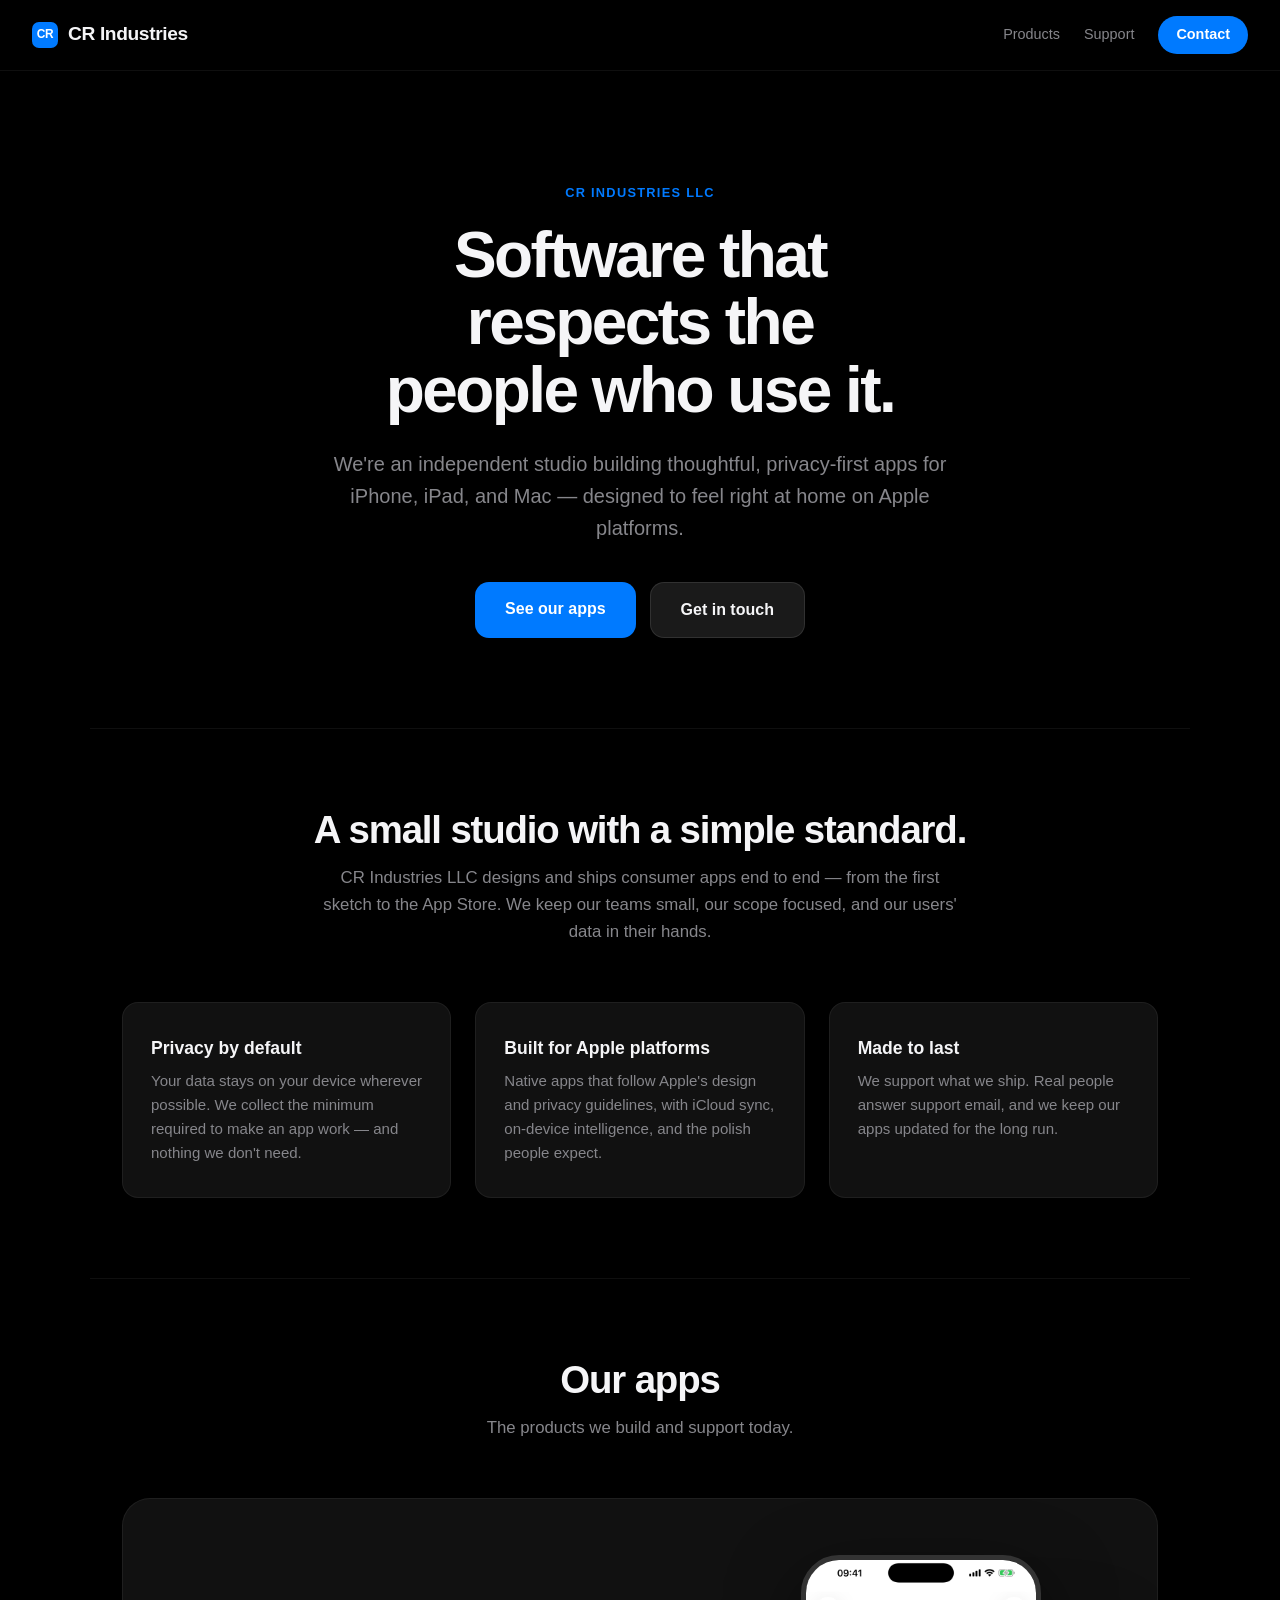
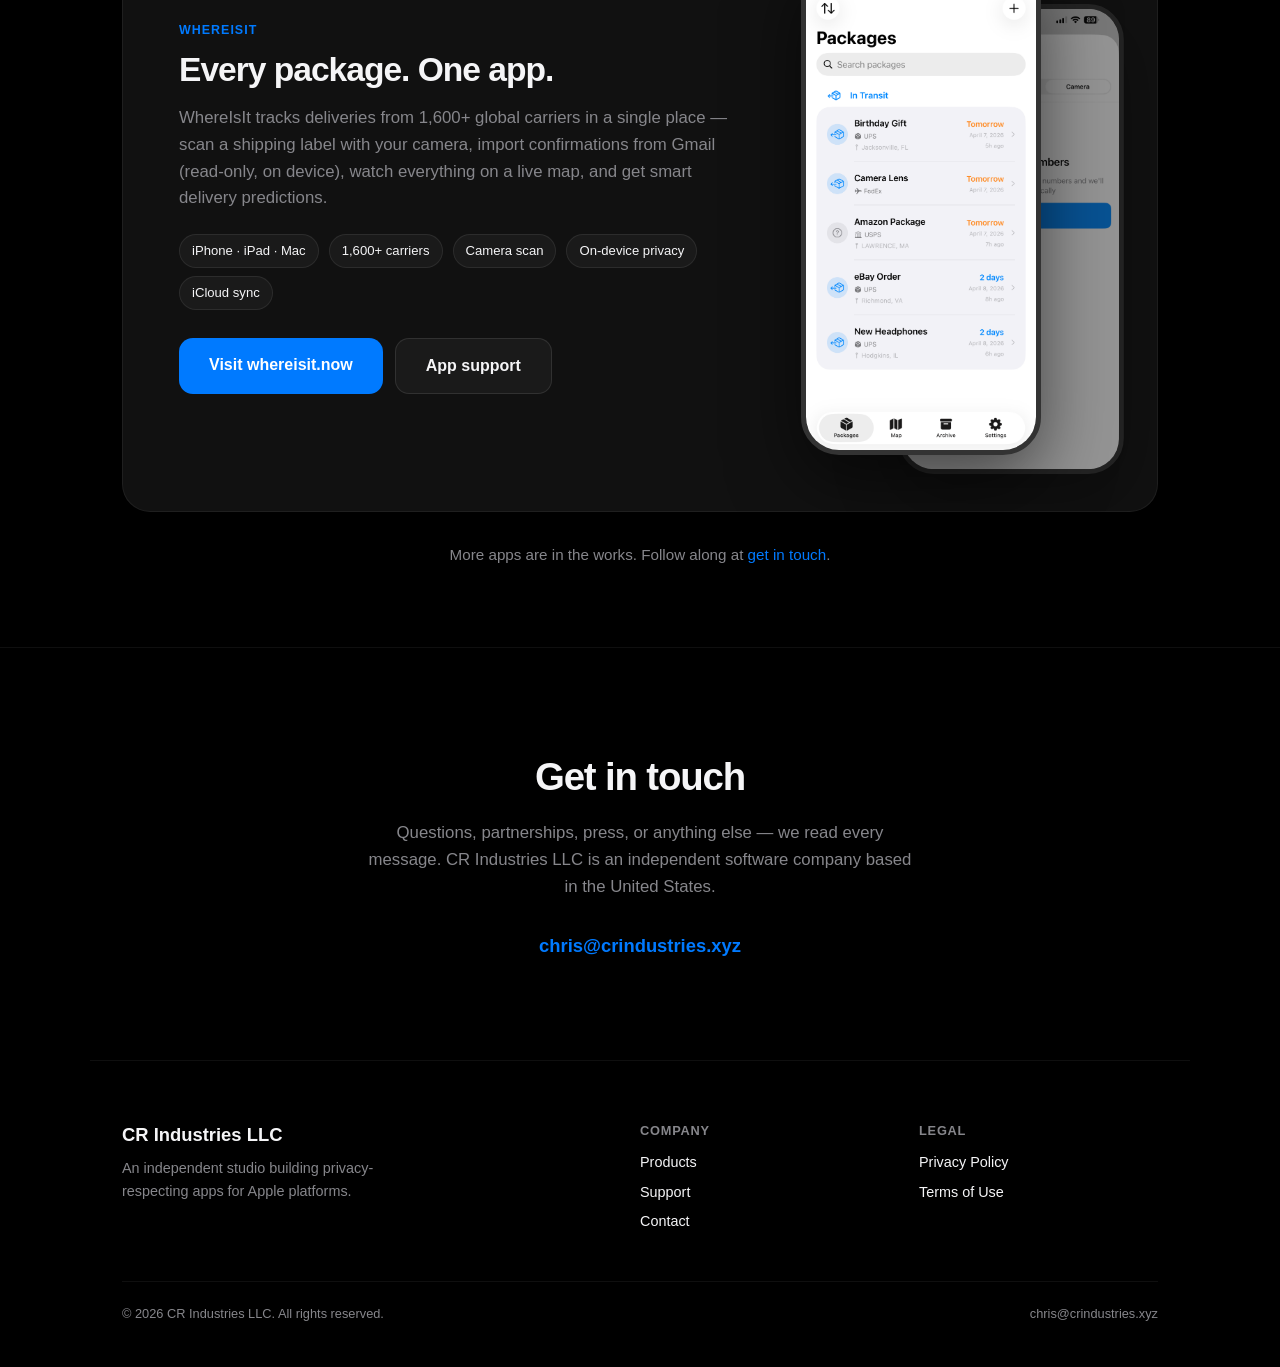
==== index.html @ 92d03f16 "Initial CR Industries LLC company website Static site for Apple Developer organization enrollment: c" ====
<!DOCTYPE html>
<html lang="en">
<head>
    <meta charset="UTF-8">
    <meta name="viewport" content="width=device-width, initial-scale=1.0">
    <title>CR Industries LLC — Independent app studio for Apple platforms</title>
    <meta name="description" content="CR Industries LLC is an independent software studio building thoughtful, privacy-respecting apps for iPhone, iPad, and Mac. Makers of WhereIsIt package tracking.">
    <link rel="stylesheet" href="styles.css">
    <link rel="icon" type="image/svg+xml" href="assets/favicon.svg">
    <link rel="canonical" href="https://crindustries.xyz/">
    <meta property="og:type" content="website">
    <meta property="og:title" content="CR Industries LLC">
    <meta property="og:description" content="An independent software studio building privacy-respecting apps for Apple platforms. Makers of WhereIsIt.">
    <meta property="og:url" content="https://crindustries.xyz/">
</head>
<body>

    <nav>
        <a href="index.html" class="nav-logo"><span class="mark">CR</span> CR Industries</a>
        <div class="nav-right">
            <a href="index.html#products">Products</a>
            <a href="support.html">Support</a>
            <a href="index.html#contact" class="nav-cta">Contact</a>
        </div>
    </nav>

    <!-- Hero -->
    <header class="hero">
        <span class="eyebrow">CR Industries LLC</span>
        <h1>Software that respects the people who use it.</h1>
        <p class="lede">We're an independent studio building thoughtful, privacy-first apps for iPhone, iPad, and Mac — designed to feel right at home on Apple platforms.</p>
        <div class="hero-actions">
            <a href="index.html#products" class="btn-primary">See our apps</a>
            <a href="index.html#contact" class="btn-secondary">Get in touch</a>
        </div>
    </header>

    <!-- About / values -->
    <section class="section divider" id="about">
        <div class="section-head">
            <h2>A small studio with a simple standard.</h2>
            <p>CR Industries LLC designs and ships consumer apps end to end — from the first sketch to the App Store. We keep our teams small, our scope focused, and our users' data in their hands.</p>
        </div>
        <div class="values">
            <div class="value">
                <h3>Privacy by default</h3>
                <p>Your data stays on your device wherever possible. We collect the minimum required to make an app work — and nothing we don't need.</p>
            </div>
            <div class="value">
                <h3>Built for Apple platforms</h3>
                <p>Native apps that follow Apple's design and privacy guidelines, with iCloud sync, on-device intelligence, and the polish people expect.</p>
            </div>
            <div class="value">
                <h3>Made to last</h3>
                <p>We support what we ship. Real people answer support email, and we keep our apps updated for the long run.</p>
            </div>
        </div>
    </section>

    <!-- Products -->
    <section class="section divider" id="products">
        <div class="section-head">
            <h2>Our apps</h2>
            <p>The products we build and support today.</p>
        </div>

        <article class="product">
            <div class="product-text">
                <span class="product-badge">WhereIsIt</span>
                <h3>Every package. One app.</h3>
                <p>WhereIsIt tracks deliveries from 1,600+ global carriers in a single place — scan a shipping label with your camera, import confirmations from Gmail (read-only, on device), watch everything on a live map, and get smart delivery predictions.</p>
                <ul class="product-meta">
                    <li>iPhone · iPad · Mac</li>
                    <li>1,600+ carriers</li>
                    <li>Camera scan</li>
                    <li>On-device privacy</li>
                    <li>iCloud sync</li>
                </ul>
                <div class="product-actions">
                    <a href="https://whereisit.now" class="btn-primary" rel="noopener">Visit whereisit.now</a>
                    <a href="https://whereisit.now/support.html" class="btn-secondary" rel="noopener">App support</a>
                </div>
            </div>
            <div class="product-visual">
                <div class="phone-frame">
                    <img src="assets/whereisit-list.png" alt="WhereIsIt package list on iPhone" loading="lazy">
                </div>
                <div class="phone-frame phone-behind">
                    <img src="assets/whereisit-scan.png" alt="WhereIsIt camera scanning a shipping label" loading="lazy">
                </div>
            </div>
        </article>

        <p class="more-products">More apps are in the works. Follow along at <a href="index.html#contact" style="color:var(--accent);text-decoration:none;">get in touch</a>.</p>
    </section>

    <!-- Contact -->
    <section class="contact-band divider" id="contact">
        <h2>Get in touch</h2>
        <p>Questions, partnerships, press, or anything else — we read every message. CR Industries LLC is an independent software company based in the United States.</p>
        <a href="mailto:chris@crindustries.xyz" class="contact-email">chris@crindustries.xyz</a>
    </section>

    <!-- Footer -->
    <footer>
        <div class="footer-grid">
            <div class="footer-col">
                <div class="footer-logo">CR Industries LLC</div>
                <p class="footer-tagline">An independent studio building privacy-respecting apps for Apple platforms.</p>
            </div>
            <div class="footer-col">
                <h4>Company</h4>
                <a href="index.html#products">Products</a>
                <a href="support.html">Support</a>
                <a href="index.html#contact">Contact</a>
            </div>
            <div class="footer-col">
                <h4>Legal</h4>
                <a href="privacy.html">Privacy Policy</a>
                <a href="terms.html">Terms of Use</a>
            </div>
        </div>
        <div class="footer-bottom">
            <p>&copy; 2026 CR Industries LLC. All rights reserved.</p>
            <p><a href="mailto:chris@crindustries.xyz" style="color:var(--text-secondary);text-decoration:none;">chris@crindustries.xyz</a></p>
        </div>
    </footer>

</body>
</html>
---- styles.css ----
/* CR Industries LLC — crindustries.xyz
   Shares the WhereIsIt design language (same company). */

* { margin: 0; padding: 0; box-sizing: border-box; }

:root {
    --bg: #000;
    --surface: #111;
    --surface-2: #1a1a1a;
    --text: #f5f5f7;
    --text-secondary: #86868b;
    --accent: #007AFF;
    --radius: 16px;
    --maxw: 1100px;
}

html { scroll-behavior: smooth; }

body {
    font-family: -apple-system, BlinkMacSystemFont, 'SF Pro Display', 'Helvetica Neue', sans-serif;
    background: var(--bg);
    color: var(--text);
    line-height: 1.5;
    -webkit-font-smoothing: antialiased;
    text-rendering: optimizeLegibility;
}

a { color: inherit; }

/* ---------- Nav ---------- */
nav {
    position: fixed;
    top: 0; left: 0; right: 0;
    z-index: 100;
    display: flex;
    justify-content: space-between;
    align-items: center;
    padding: 16px 32px;
    background: rgba(0, 0, 0, 0.7);
    backdrop-filter: saturate(180%) blur(20px);
    -webkit-backdrop-filter: saturate(180%) blur(20px);
    border-bottom: 1px solid rgba(255, 255, 255, 0.06);
}

.nav-logo {
    display: flex;
    align-items: center;
    gap: 10px;
    font-size: 1.2em;
    font-weight: 700;
    color: var(--text);
    text-decoration: none;
    letter-spacing: -0.02em;
}

.nav-logo .mark {
    width: 26px; height: 26px;
    border-radius: 7px;
    background: var(--accent);
    color: #fff;
    display: grid;
    place-items: center;
    font-size: 0.62em;
    font-weight: 800;
    letter-spacing: -0.03em;
}

.nav-right {
    display: flex;
    gap: 24px;
    align-items: center;
}

.nav-right a {
    color: var(--text-secondary);
    text-decoration: none;
    font-size: 0.9em;
    font-weight: 500;
    transition: color 0.2s;
}

.nav-right a:hover { color: var(--text); }

.nav-cta {
    background: var(--accent) !important;
    color: #fff !important;
    padding: 8px 18px;
    border-radius: 20px;
    font-weight: 600 !important;
}

/* ---------- Buttons ---------- */
.btn-primary,
.btn-secondary {
    display: inline-block;
    padding: 15px 30px;
    text-decoration: none;
    border-radius: 14px;
    font-size: 1em;
    font-weight: 600;
    transition: opacity 0.2s, background 0.2s;
}

.btn-primary { background: var(--accent); color: #fff; }
.btn-primary:hover { opacity: 0.85; }

.btn-secondary {
    background: var(--surface-2);
    color: var(--text);
    border: 1px solid rgba(255, 255, 255, 0.1);
}
.btn-secondary:hover { background: #242424; }

/* ---------- Hero ---------- */
.hero {
    max-width: var(--maxw);
    margin: 0 auto;
    padding: 180px 32px 90px;
    text-align: center;
}

.eyebrow {
    display: inline-block;
    font-size: 0.8em;
    font-weight: 600;
    color: var(--accent);
    text-transform: uppercase;
    letter-spacing: 0.1em;
    margin-bottom: 20px;
}

.hero h1 {
    font-size: 4em;
    font-weight: 700;
    line-height: 1.05;
    letter-spacing: -0.04em;
    max-width: 15ch;
    margin: 0 auto;
}

.hero .lede {
    font-size: 1.25em;
    color: var(--text-secondary);
    margin: 24px auto 0;
    max-width: 620px;
    line-height: 1.6;
}

.hero-actions {
    margin-top: 38px;
    display: flex;
    gap: 14px;
    justify-content: center;
    flex-wrap: wrap;
}

/* ---------- Generic section ---------- */
.section {
    max-width: var(--maxw);
    margin: 0 auto;
    padding: 80px 32px;
}

.section-head {
    text-align: center;
    margin-bottom: 56px;
}

.section-head h2 {
    font-size: 2.4em;
    font-weight: 700;
    letter-spacing: -0.03em;
    line-height: 1.1;
}

.section-head p {
    color: var(--text-secondary);
    margin-top: 14px;
    font-size: 1.05em;
    max-width: 640px;
    margin-left: auto;
    margin-right: auto;
    line-height: 1.6;
}

.divider { border-top: 1px solid rgba(255, 255, 255, 0.06); }

/* ---------- About / values grid ---------- */
.values {
    display: grid;
    grid-template-columns: repeat(3, 1fr);
    gap: 24px;
}

.value {
    background: var(--surface);
    border: 1px solid rgba(255, 255, 255, 0.06);
    border-radius: var(--radius);
    padding: 32px 28px;
}

.value h3 {
    font-size: 1.1em;
    font-weight: 650;
    margin-bottom: 8px;
}

.value p {
    font-size: 0.94em;
    color: var(--text-secondary);
    line-height: 1.6;
}

/* ---------- Product showcase ---------- */
.product {
    display: flex;
    align-items: center;
    gap: 72px;
    background: var(--surface);
    border: 1px solid rgba(255, 255, 255, 0.06);
    border-radius: 28px;
    padding: 56px;
}

.product-text { flex: 1; }

.product-badge {
    display: inline-block;
    font-size: 0.78em;
    font-weight: 600;
    color: var(--accent);
    text-transform: uppercase;
    letter-spacing: 0.08em;
    margin-bottom: 12px;
}

.product-text h3 {
    font-size: 2.1em;
    font-weight: 700;
    letter-spacing: -0.03em;
    line-height: 1.1;
}

.product-text p {
    color: var(--text-secondary);
    margin-top: 16px;
    font-size: 1.05em;
    line-height: 1.6;
}

.product-meta {
    list-style: none;
    margin: 22px 0 28px;
    display: flex;
    flex-wrap: wrap;
    gap: 8px 10px;
}

.product-meta li {
    font-size: 0.82em;
    color: var(--text);
    background: var(--surface-2);
    border: 1px solid rgba(255, 255, 255, 0.08);
    padding: 6px 12px;
    border-radius: 20px;
}

.product-actions { display: flex; gap: 12px; flex-wrap: wrap; }

.product-visual {
    flex: 0 0 auto;
    position: relative;
    width: 300px;
    height: 500px;
}

.phone-frame {
    width: 240px;
    height: 500px;
    background: #000;
    border-radius: 38px;
    border: 5px solid #333;
    overflow: hidden;
    position: relative;
    box-shadow: 0 24px 70px rgba(0, 0, 0, 0.55);
}

.phone-frame img { width: 100%; height: 100%; object-fit: cover; display: block; }

.product-visual .phone-frame:first-child { position: absolute; left: 0; top: 0; z-index: 2; }
.product-visual .phone-behind {
    position: absolute;
    left: 90px; top: 34px;
    z-index: 1;
    opacity: 0.55;
    transform: scale(0.94);
}

.more-products {
    text-align: center;
    color: var(--text-secondary);
    margin-top: 32px;
    font-size: 0.95em;
}

/* ---------- Contact ---------- */
.contact-band {
    text-align: center;
    padding: 100px 32px;
}

.contact-band h2 {
    font-size: 2.4em;
    font-weight: 700;
    letter-spacing: -0.03em;
}

.contact-band p {
    color: var(--text-secondary);
    margin: 14px auto 32px;
    max-width: 560px;
    font-size: 1.05em;
    line-height: 1.6;
}

.contact-email {
    font-size: 1.15em;
    font-weight: 600;
    color: var(--accent);
    text-decoration: none;
}
.contact-email:hover { text-decoration: underline; }

/* ---------- Footer ---------- */
footer {
    border-top: 1px solid rgba(255, 255, 255, 0.06);
    padding: 60px 32px 44px;
    max-width: var(--maxw);
    margin: 0 auto;
}

.footer-grid {
    display: grid;
    grid-template-columns: 2fr 1fr 1fr;
    gap: 40px;
    margin-bottom: 40px;
}

.footer-logo {
    font-size: 1.15em;
    font-weight: 700;
    margin-bottom: 8px;
}

.footer-tagline {
    color: var(--text-secondary);
    font-size: 0.9em;
    max-width: 34ch;
    line-height: 1.6;
}

.footer-col h4 {
    font-size: 0.8em;
    text-transform: uppercase;
    letter-spacing: 0.06em;
    color: var(--text-secondary);
    margin-bottom: 12px;
}

.footer-col a {
    display: block;
    color: var(--text);
    text-decoration: none;
    font-size: 0.9em;
    margin-bottom: 8px;
    transition: color 0.2s;
}
.footer-col a:hover { color: var(--accent); }

.footer-bottom {
    border-top: 1px solid rgba(255, 255, 255, 0.06);
    padding-top: 22px;
    display: flex;
    justify-content: space-between;
    flex-wrap: wrap;
    gap: 8px;
}

.footer-bottom p { font-size: 0.8em; color: var(--text-secondary); }

/* ---------- Legal / long-form ---------- */
.legal {
    max-width: 720px;
    margin: 0 auto;
    padding: 140px 24px 100px;
}

.legal h1 {
    font-size: 2.2em;
    font-weight: 700;
    letter-spacing: -0.03em;
}

.legal .updated {
    color: var(--text-secondary);
    font-style: italic;
    margin-bottom: 40px;
    font-size: 0.9em;
}

.legal h2 {
    font-size: 1.2em;
    font-weight: 650;
    margin-top: 38px;
    margin-bottom: 10px;
    letter-spacing: -0.01em;
    color: var(--text);
}

.legal p, .legal li {
    color: var(--text-secondary);
    margin-bottom: 12px;
    font-size: 0.96em;
    line-height: 1.75;
}

.legal ul { padding-left: 24px; }

.legal a { color: var(--accent); text-decoration: none; }
.legal a:hover { text-decoration: underline; }

/* ---------- Support ---------- */
.support {
    max-width: 720px;
    margin: 0 auto;
    padding: 140px 24px 100px;
}

.support h1 {
    font-size: 2.2em;
    font-weight: 700;
    letter-spacing: -0.03em;
    text-align: center;
}

.support-sub {
    text-align: center;
    color: var(--text-secondary);
    margin-top: 10px;
    margin-bottom: 44px;
    font-size: 1.05em;
}

.support-card {
    background: var(--surface);
    border: 1px solid rgba(255, 255, 255, 0.06);
    border-radius: 16px;
    padding: 28px 32px;
    margin-bottom: 16px;
}

.support-card h3 {
    font-size: 1.05em;
    font-weight: 650;
    margin-bottom: 8px;
    color: var(--text);
}

.support-card p {
    color: var(--text-secondary);
    font-size: 0.94em;
    line-height: 1.65;
    margin-bottom: 6px;
}

.support-card a { color: var(--accent); text-decoration: none; }
.support-card a:hover { text-decoration: underline; }

/* ---------- 404 ---------- */
.notfound {
    min-height: 70vh;
    display: flex;
    flex-direction: column;
    align-items: center;
    justify-content: center;
    text-align: center;
    padding: 140px 24px 80px;
}
.notfound h1 { font-size: 4em; font-weight: 700; letter-spacing: -0.04em; }
.notfound p { color: var(--text-secondary); margin: 12px 0 28px; font-size: 1.1em; }

/* ---------- Responsive ---------- */
@media (max-width: 900px) {
    .hero { padding-top: 140px; }
    .hero h1 { font-size: 2.8em; }
    .values { grid-template-columns: 1fr; }
    .product {
        flex-direction: column;
        text-align: center;
        padding: 40px 28px;
        gap: 44px;
    }
    .product-meta { justify-content: center; }
    .product-actions { justify-content: center; }
    .product-visual { width: 280px; height: 460px; }
    .phone-frame { width: 210px; height: 440px; }
    .footer-grid { grid-template-columns: 1fr; }
}

@media (max-width: 600px) {
    nav { padding: 14px 20px; }
    .hero h1 { font-size: 2.2em; }
    .section-head h2, .contact-band h2 { font-size: 1.9em; }
    .hero, .section, .contact-band { padding-left: 20px; padding-right: 20px; }
    .product-visual .phone-behind { display: none; }
    .product-visual { width: 210px; }
}
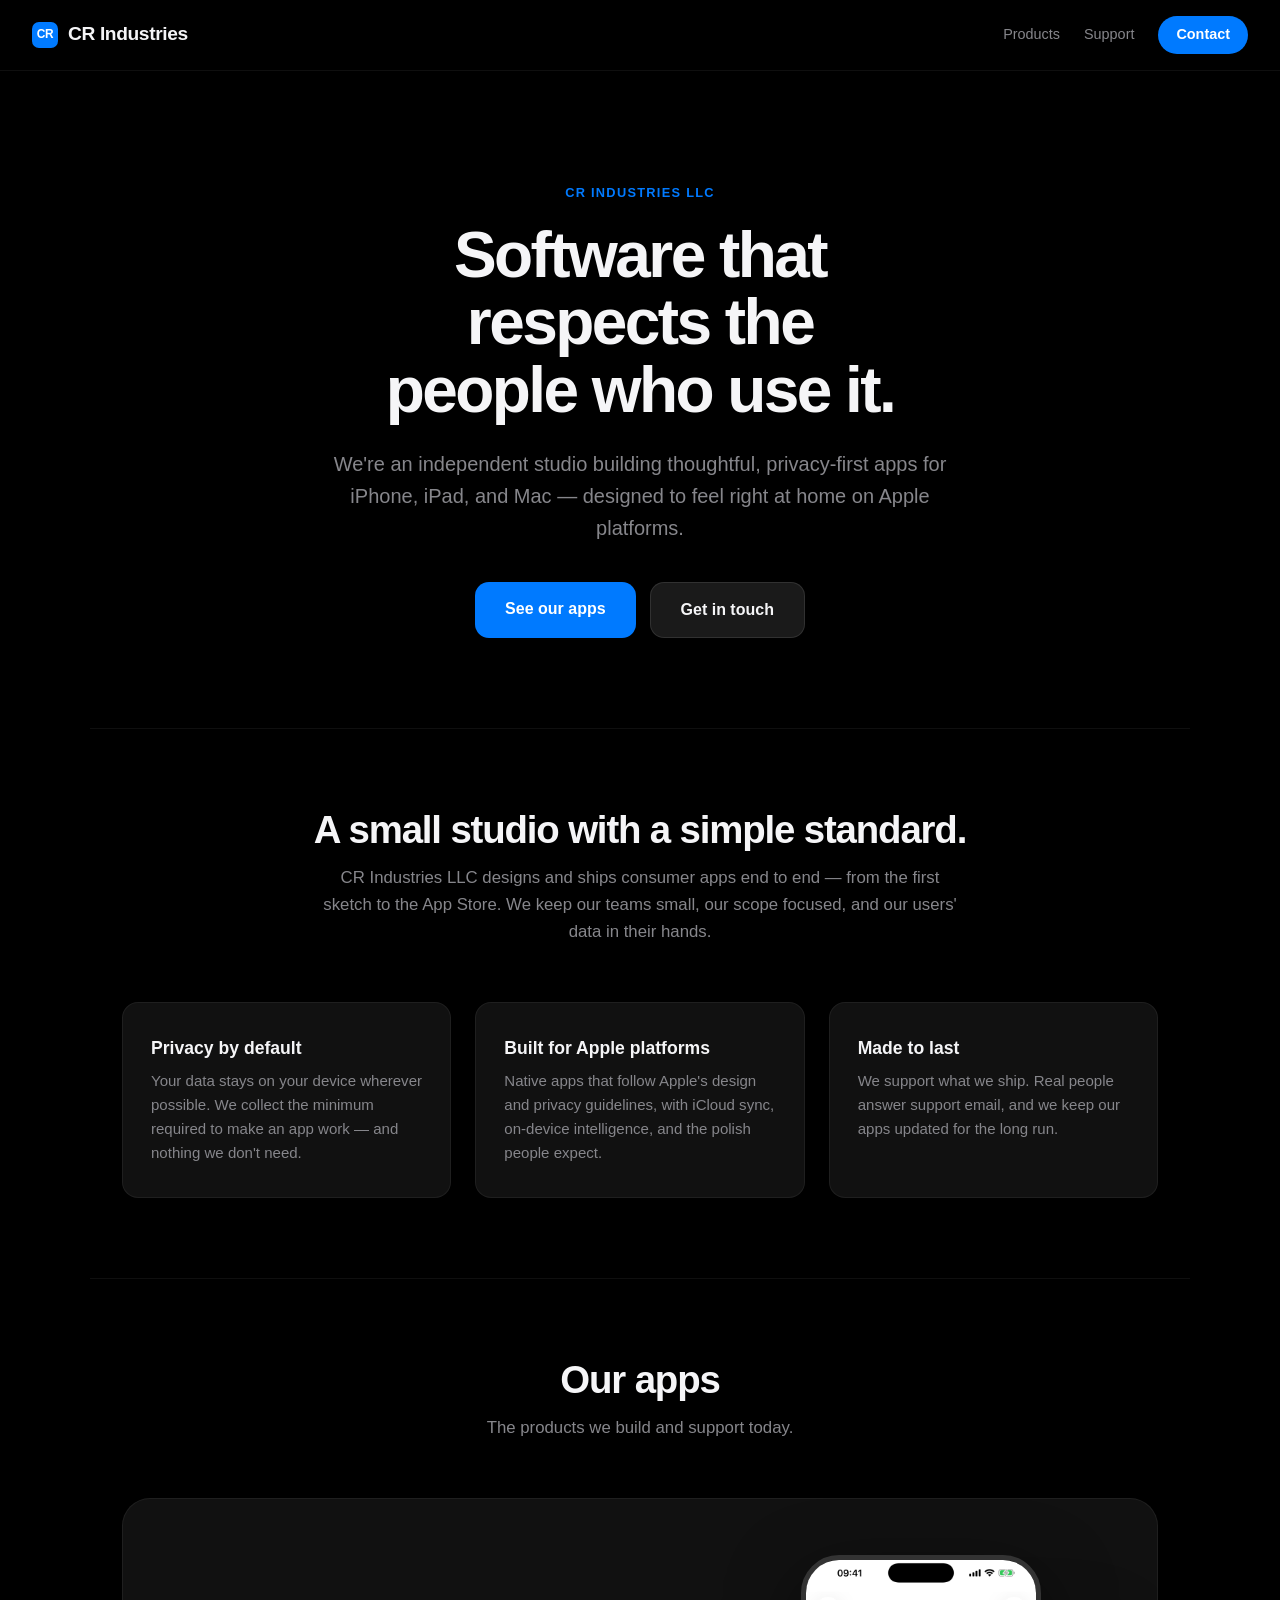
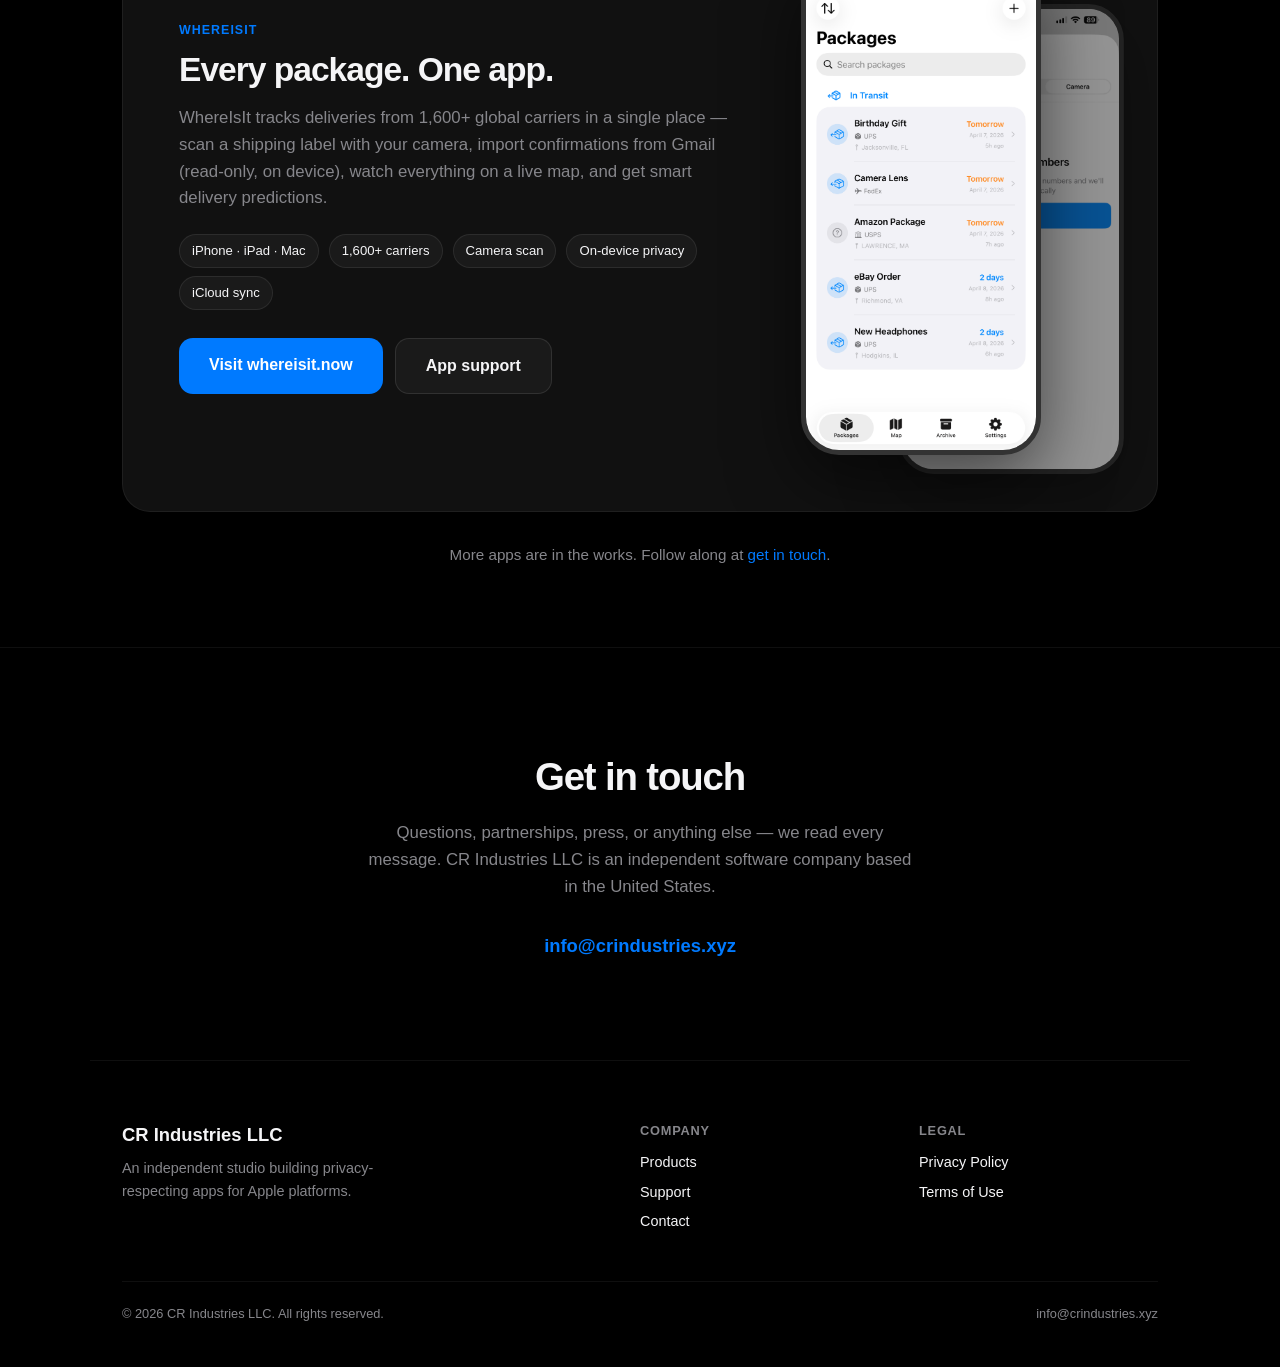
==== commit 7d4d140f: "Change site contact email to info@crindustries.xyz Co-Authored-By: Claude Opus 4.8 (1M context) <nor" ====
--- a/index.html
+++ b/index.html
@@ -98,7 +98,7 @@
     <section class="contact-band divider" id="contact">
         <h2>Get in touch</h2>
         <p>Questions, partnerships, press, or anything else — we read every message. CR Industries LLC is an independent software company based in the United States.</p>
-        <a href="mailto:chris@crindustries.xyz" class="contact-email">chris@crindustries.xyz</a>
+        <a href="mailto:info@crindustries.xyz" class="contact-email">info@crindustries.xyz</a>
     </section>
 
     <!-- Footer -->
@@ -122,7 +122,7 @@
         </div>
         <div class="footer-bottom">
             <p>&copy; 2026 CR Industries LLC. All rights reserved.</p>
-            <p><a href="mailto:chris@crindustries.xyz" style="color:var(--text-secondary);text-decoration:none;">chris@crindustries.xyz</a></p>
+            <p><a href="mailto:info@crindustries.xyz" style="color:var(--text-secondary);text-decoration:none;">info@crindustries.xyz</a></p>
         </div>
     </footer>
 
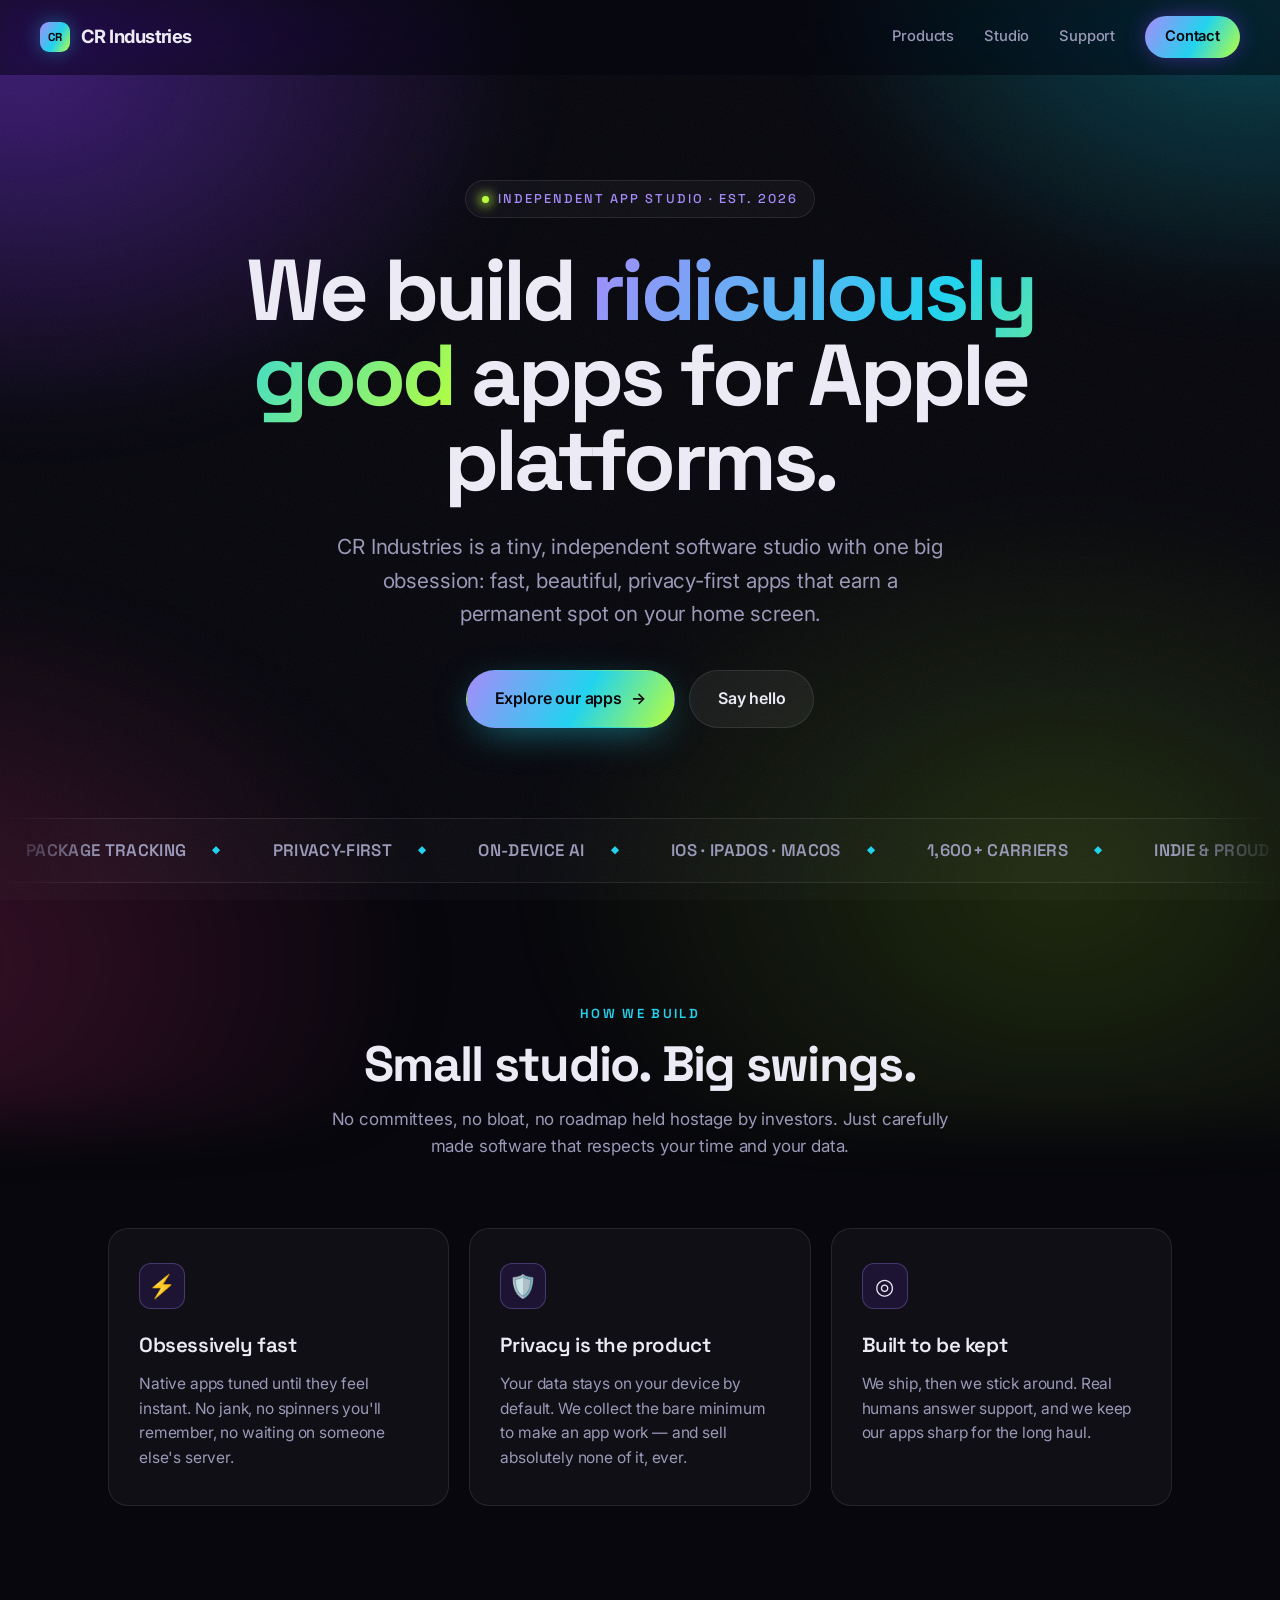
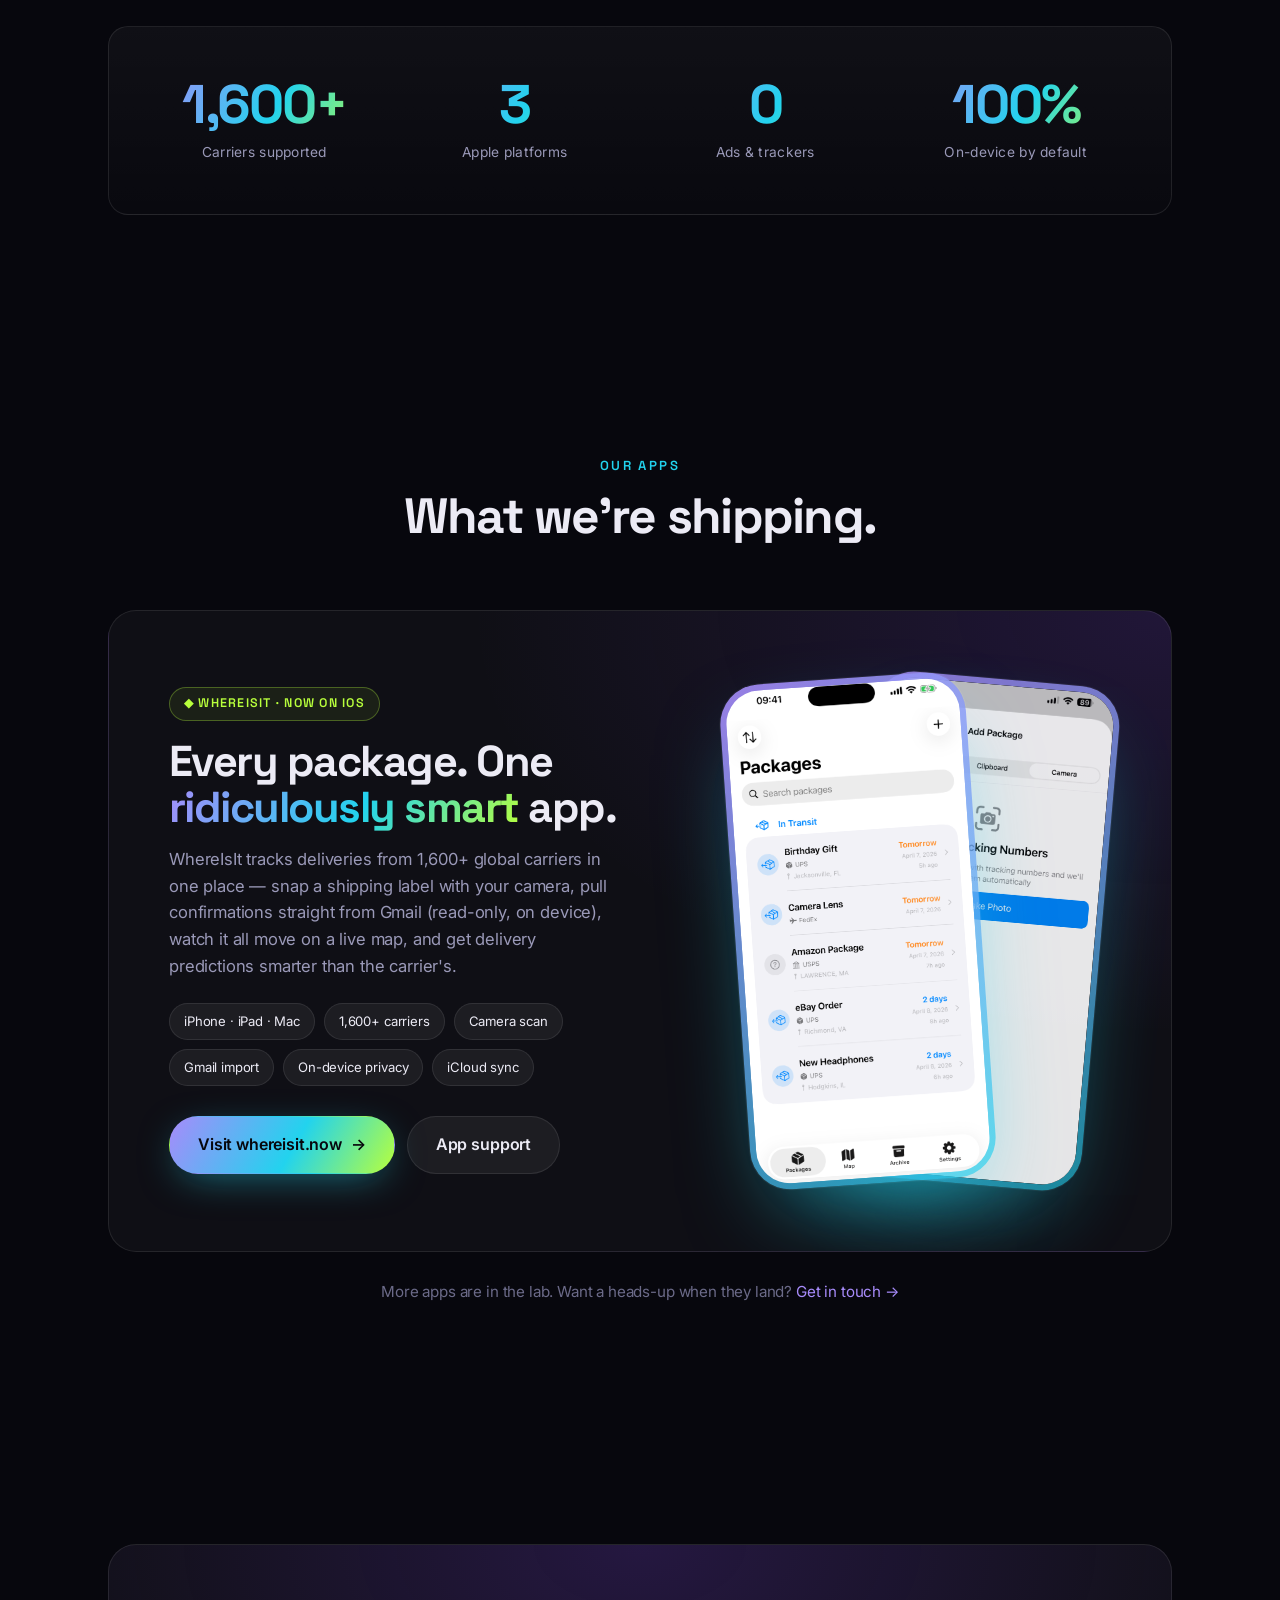
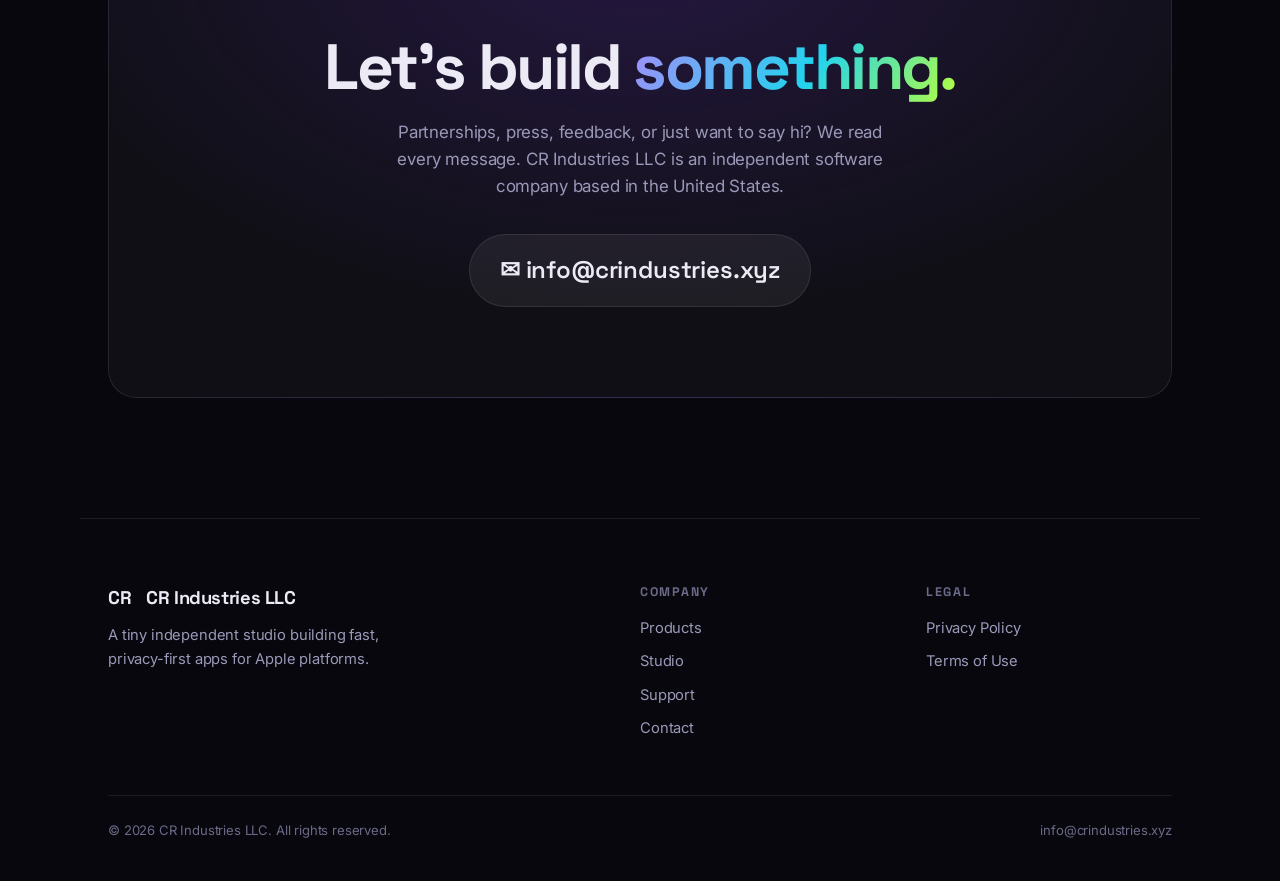
==== commit d205feb3: "Redesign: bold "cyber-aurora" look, replacing the Apple-style theme New design system (Space Grotesk" ====
--- a/index.html
+++ b/index.html
@@ -4,113 +4,140 @@
     <meta charset="UTF-8">
     <meta name="viewport" content="width=device-width, initial-scale=1.0">
     <title>CR Industries LLC — Independent app studio for Apple platforms</title>
-    <meta name="description" content="CR Industries LLC is an independent software studio building thoughtful, privacy-respecting apps for iPhone, iPad, and Mac. Makers of WhereIsIt package tracking.">
+    <meta name="description" content="CR Industries LLC is a small, independent software studio building fast, beautiful, privacy-first apps for iPhone, iPad, and Mac. Makers of WhereIsIt package tracking.">
     <link rel="stylesheet" href="styles.css">
     <link rel="icon" type="image/svg+xml" href="assets/favicon.svg">
     <link rel="canonical" href="https://crindustries.xyz/">
     <meta property="og:type" content="website">
-    <meta property="og:title" content="CR Industries LLC">
-    <meta property="og:description" content="An independent software studio building privacy-respecting apps for Apple platforms. Makers of WhereIsIt.">
+    <meta property="og:title" content="CR Industries LLC — Independent app studio">
+    <meta property="og:description" content="A tiny indie software studio building fast, privacy-first apps for Apple platforms. Makers of WhereIsIt.">
     <meta property="og:url" content="https://crindustries.xyz/">
+    <meta name="theme-color" content="#07070d">
+    <link rel="preconnect" href="https://fonts.googleapis.com">
+    <link rel="preconnect" href="https://fonts.gstatic.com" crossorigin>
+    <link href="https://fonts.googleapis.com/css2?family=Space+Grotesk:wght@500;600;700&family=Inter:wght@400;500;600;700&display=swap" rel="stylesheet">
 </head>
 <body>
 
     <nav>
         <a href="index.html" class="nav-logo"><span class="mark">CR</span> CR Industries</a>
         <div class="nav-right">
-            <a href="index.html#products">Products</a>
+            <a href="index.html#products" class="nav-hide">Products</a>
+            <a href="index.html#studio" class="nav-hide">Studio</a>
             <a href="support.html">Support</a>
             <a href="index.html#contact" class="nav-cta">Contact</a>
         </div>
     </nav>
 
     <!-- Hero -->
-    <header class="hero">
-        <span class="eyebrow">CR Industries LLC</span>
-        <h1>Software that respects the people who use it.</h1>
-        <p class="lede">We're an independent studio building thoughtful, privacy-first apps for iPhone, iPad, and Mac — designed to feel right at home on Apple platforms.</p>
+    <header class="hero wrap">
+        <span class="eyebrow"><span class="dot"></span> Independent app studio · Est. 2026</span>
+        <h1>We build <span class="grad-text">ridiculously good</span> apps for Apple platforms.</h1>
+        <p class="lede">CR Industries is a tiny, independent software studio with one big obsession: fast, beautiful, privacy-first apps that earn a permanent spot on your home screen.</p>
         <div class="hero-actions">
-            <a href="index.html#products" class="btn-primary">See our apps</a>
-            <a href="index.html#contact" class="btn-secondary">Get in touch</a>
+            <a href="index.html#products" class="btn btn-grad">Explore our apps <span class="arrow">→</span></a>
+            <a href="index.html#contact" class="btn btn-ghost">Say hello</a>
         </div>
     </header>
 
-    <!-- About / values -->
-    <section class="section divider" id="about">
-        <div class="section-head">
-            <h2>A small studio with a simple standard.</h2>
-            <p>CR Industries LLC designs and ships consumer apps end to end — from the first sketch to the App Store. We keep our teams small, our scope focused, and our users' data in their hands.</p>
+    <!-- Marquee -->
+    <div class="marquee" aria-hidden="true">
+        <div class="marquee-track">
+            <span>Package tracking</span><span>Privacy-first</span><span>On-device AI</span><span>iOS · iPadOS · macOS</span><span>1,600+ carriers</span><span>Indie &amp; proud</span><span>No dark patterns</span>
+            <span>Package tracking</span><span>Privacy-first</span><span>On-device AI</span><span>iOS · iPadOS · macOS</span><span>1,600+ carriers</span><span>Indie &amp; proud</span><span>No dark patterns</span>
+        </div>
+    </div>
+
+    <!-- Studio / how we build -->
+    <section class="section wrap" id="studio">
+        <div class="section-head reveal">
+            <div class="kicker">How we build</div>
+            <h2>Small studio. Big swings.</h2>
+            <p>No committees, no bloat, no roadmap held hostage by investors. Just carefully made software that respects your time and your data.</p>
         </div>
         <div class="values">
-            <div class="value">
-                <h3>Privacy by default</h3>
-                <p>Your data stays on your device wherever possible. We collect the minimum required to make an app work — and nothing we don't need.</p>
+            <div class="card reveal">
+                <div class="ico">⚡</div>
+                <h3>Obsessively fast</h3>
+                <p>Native apps tuned until they feel instant. No jank, no spinners you'll remember, no waiting on someone else's server.</p>
             </div>
-            <div class="value">
-                <h3>Built for Apple platforms</h3>
-                <p>Native apps that follow Apple's design and privacy guidelines, with iCloud sync, on-device intelligence, and the polish people expect.</p>
+            <div class="card reveal">
+                <div class="ico">🛡️</div>
+                <h3>Privacy is the product</h3>
+                <p>Your data stays on your device by default. We collect the bare minimum to make an app work — and sell absolutely none of it, ever.</p>
             </div>
-            <div class="value">
-                <h3>Made to last</h3>
-                <p>We support what we ship. Real people answer support email, and we keep our apps updated for the long run.</p>
+            <div class="card reveal">
+                <div class="ico">◎</div>
+                <h3>Built to be kept</h3>
+                <p>We ship, then we stick around. Real humans answer support, and we keep our apps sharp for the long haul.</p>
             </div>
         </div>
     </section>
 
+    <!-- Stats -->
+    <section class="section wrap" style="padding-top:0;">
+        <div class="stats reveal">
+            <div class="stat"><div class="num grad-text">1,600+</div><div class="lbl">Carriers supported</div></div>
+            <div class="stat"><div class="num grad-text">3</div><div class="lbl">Apple platforms</div></div>
+            <div class="stat"><div class="num grad-text">0</div><div class="lbl">Ads &amp; trackers</div></div>
+            <div class="stat"><div class="num grad-text">100%</div><div class="lbl">On-device by default</div></div>
+        </div>
+    </section>
+
     <!-- Products -->
-    <section class="section divider" id="products">
-        <div class="section-head">
-            <h2>Our apps</h2>
-            <p>The products we build and support today.</p>
+    <section class="section wrap" id="products">
+        <div class="section-head reveal">
+            <div class="kicker">Our apps</div>
+            <h2>What we're shipping.</h2>
         </div>
 
-        <article class="product">
+        <article class="product reveal">
             <div class="product-text">
-                <span class="product-badge">WhereIsIt</span>
-                <h3>Every package. One app.</h3>
-                <p>WhereIsIt tracks deliveries from 1,600+ global carriers in a single place — scan a shipping label with your camera, import confirmations from Gmail (read-only, on device), watch everything on a live map, and get smart delivery predictions.</p>
-                <ul class="product-meta">
+                <span class="pill">◆ WhereIsIt · Now on iOS</span>
+                <h3>Every package. One <span class="grad-text">ridiculously smart</span> app.</h3>
+                <p>WhereIsIt tracks deliveries from 1,600+ global carriers in one place — snap a shipping label with your camera, pull confirmations straight from Gmail (read-only, on device), watch it all move on a live map, and get delivery predictions smarter than the carrier's.</p>
+                <ul class="chips">
                     <li>iPhone · iPad · Mac</li>
                     <li>1,600+ carriers</li>
                     <li>Camera scan</li>
+                    <li>Gmail import</li>
                     <li>On-device privacy</li>
                     <li>iCloud sync</li>
                 </ul>
                 <div class="product-actions">
-                    <a href="https://whereisit.now" class="btn-primary" rel="noopener">Visit whereisit.now</a>
-                    <a href="https://whereisit.now/support.html" class="btn-secondary" rel="noopener">App support</a>
+                    <a href="https://whereisit.now" class="btn btn-grad" rel="noopener">Visit whereisit.now <span class="arrow">→</span></a>
+                    <a href="https://whereisit.now/support.html" class="btn btn-ghost" rel="noopener">App support</a>
                 </div>
             </div>
-            <div class="product-visual">
-                <div class="phone-frame">
-                    <img src="assets/whereisit-list.png" alt="WhereIsIt package list on iPhone" loading="lazy">
-                </div>
-                <div class="phone-frame phone-behind">
-                    <img src="assets/whereisit-scan.png" alt="WhereIsIt camera scanning a shipping label" loading="lazy">
-                </div>
+            <div class="phones">
+                <div class="phone back"><div><img src="assets/whereisit-scan.png" alt="WhereIsIt scanning a shipping label" loading="lazy"></div></div>
+                <div class="phone front"><div><img src="assets/whereisit-list.png" alt="WhereIsIt package list on iPhone" loading="lazy"></div></div>
             </div>
         </article>
 
-        <p class="more-products">More apps are in the works. Follow along at <a href="index.html#contact" style="color:var(--accent);text-decoration:none;">get in touch</a>.</p>
+        <p class="more">More apps are in the lab. Want a heads-up when they land? <a href="index.html#contact">Get in touch →</a></p>
     </section>
 
     <!-- Contact -->
-    <section class="contact-band divider" id="contact">
-        <h2>Get in touch</h2>
-        <p>Questions, partnerships, press, or anything else — we read every message. CR Industries LLC is an independent software company based in the United States.</p>
-        <a href="mailto:info@crindustries.xyz" class="contact-email">info@crindustries.xyz</a>
+    <section class="section wrap contact" id="contact">
+        <div class="contact-inner reveal">
+            <h2>Let's build <span class="grad-text">something.</span></h2>
+            <p>Partnerships, press, feedback, or just want to say hi? We read every message. CR Industries LLC is an independent software company based in the United States.</p>
+            <a href="mailto:info@crindustries.xyz" class="email-btn">✉ info@crindustries.xyz</a>
+        </div>
     </section>
 
     <!-- Footer -->
-    <footer>
+    <footer class="wrap">
         <div class="footer-grid">
             <div class="footer-col">
-                <div class="footer-logo">CR Industries LLC</div>
-                <p class="footer-tagline">An independent studio building privacy-respecting apps for Apple platforms.</p>
+                <div class="footer-logo"><span class="mark" style="width:28px;height:28px;">CR</span> CR Industries LLC</div>
+                <p class="footer-tagline">A tiny independent studio building fast, privacy-first apps for Apple platforms.</p>
             </div>
             <div class="footer-col">
                 <h4>Company</h4>
                 <a href="index.html#products">Products</a>
+                <a href="index.html#studio">Studio</a>
                 <a href="support.html">Support</a>
                 <a href="index.html#contact">Contact</a>
             </div>
@@ -122,9 +149,10 @@
         </div>
         <div class="footer-bottom">
             <p>&copy; 2026 CR Industries LLC. All rights reserved.</p>
-            <p><a href="mailto:info@crindustries.xyz" style="color:var(--text-secondary);text-decoration:none;">info@crindustries.xyz</a></p>
+            <p><a href="mailto:info@crindustries.xyz">info@crindustries.xyz</a></p>
         </div>
     </footer>
 
+    <script src="app.js" defer></script>
 </body>
 </html>
--- a/styles.css
+++ b/styles.css
@@ -1,517 +1,314 @@
-/* CR Industries LLC — crindustries.xyz
-   Shares the WhereIsIt design language (same company). */
-
-* { margin: 0; padding: 0; box-sizing: border-box; }
+/* ============================================================
+   CR Industries LLC — crindustries.xyz
+   "Cyber-aurora" — bold indie software studio.
+   ============================================================ */
+
+*, *::before, *::after { margin: 0; padding: 0; box-sizing: border-box; }
 
 :root {
-    --bg: #000;
-    --surface: #111;
-    --surface-2: #1a1a1a;
-    --text: #f5f5f7;
-    --text-secondary: #86868b;
-    --accent: #007AFF;
-    --radius: 16px;
-    --maxw: 1100px;
-}
-
-html { scroll-behavior: smooth; }
+    --bg:        #07070d;
+    --bg-2:      #0d0d18;
+    --text:      #ecebf5;
+    --muted:     #9a99b8;
+    --faint:     #6b6a88;
+
+    --violet:    #7c3aed;
+    --violet-lt: #a78bfa;
+    --cyan:      #22d3ee;
+    --lime:      #b8ff3c;
+    --pink:      #ff3d8b;
+
+    --grad:      linear-gradient(120deg, #a78bfa 0%, #22d3ee 55%, #b8ff3c 100%);
+    --grad-hot:  linear-gradient(120deg, #7c3aed 0%, #22d3ee 100%);
+
+    --line:      rgba(255,255,255,0.09);
+    --glass:     rgba(255,255,255,0.035);
+    --glass-2:   rgba(255,255,255,0.06);
+    --radius:    20px;
+    --maxw:      1120px;
+
+    --shadow-glow: 0 0 0 1px rgba(124,58,237,0.25), 0 24px 70px -20px rgba(34,211,238,0.35);
+}
+
+html { scroll-behavior: smooth; -webkit-text-size-adjust: 100%; }
 
 body {
-    font-family: -apple-system, BlinkMacSystemFont, 'SF Pro Display', 'Helvetica Neue', sans-serif;
+    font-family: 'Inter', -apple-system, BlinkMacSystemFont, 'Segoe UI', Roboto, sans-serif;
     background: var(--bg);
     color: var(--text);
-    line-height: 1.5;
+    line-height: 1.6;
+    letter-spacing: -0.01em;
     -webkit-font-smoothing: antialiased;
-    text-rendering: optimizeLegibility;
-}
-
-a { color: inherit; }
-
-/* ---------- Nav ---------- */
+    overflow-x: hidden;
+    position: relative;
+    min-height: 100vh;
+}
+
+/* Living aurora + grain — pure CSS, no markup needed per page */
+body::before {
+    content: "";
+    position: fixed;
+    inset: -25%;
+    z-index: -2;
+    background:
+        radial-gradient(38% 38% at 18% 22%, rgba(124,58,237,0.42), transparent 70%),
+        radial-gradient(34% 34% at 82% 16%, rgba(34,211,238,0.30), transparent 70%),
+        radial-gradient(40% 42% at 72% 82%, rgba(184,255,60,0.14), transparent 70%),
+        radial-gradient(38% 40% at 12% 88%, rgba(255,61,139,0.20), transparent 72%);
+    filter: blur(30px) saturate(120%);
+    animation: drift 26s ease-in-out infinite alternate;
+}
+
+body::after {
+    content: "";
+    position: fixed;
+    inset: 0;
+    z-index: -1;
+    pointer-events: none;
+    opacity: 0.055;
+    background-image: url("data:image/svg+xml,%3Csvg xmlns='http://www.w3.org/2000/svg' width='160' height='160'%3E%3Cfilter id='n'%3E%3CfeTurbulence type='fractalNoise' baseFrequency='0.85' numOctaves='2' stitchTiles='stitch'/%3E%3C/filter%3E%3Crect width='100%25' height='100%25' filter='url(%23n)'/%3E%3C/svg%3E");
+}
+
+@keyframes drift {
+    0%   { transform: translate3d(0,0,0) scale(1); }
+    50%  { transform: translate3d(2%, -2%, 0) scale(1.06); }
+    100% { transform: translate3d(-2%, 2%, 0) scale(1.03); }
+}
+
+a { color: inherit; text-decoration: none; }
+img { max-width: 100%; display: block; }
+
+.wrap { max-width: var(--maxw); margin: 0 auto; padding-left: 28px; padding-right: 28px; }
+
+.grad-text {
+    background: var(--grad);
+    -webkit-background-clip: text;
+    background-clip: text;
+    -webkit-text-fill-color: transparent;
+    color: transparent;
+}
+
+/* ---------------- Nav ---------------- */
 nav {
     position: fixed;
     top: 0; left: 0; right: 0;
     z-index: 100;
     display: flex;
+    align-items: center;
     justify-content: space-between;
-    align-items: center;
-    padding: 16px 32px;
-    background: rgba(0, 0, 0, 0.7);
-    backdrop-filter: saturate(180%) blur(20px);
-    -webkit-backdrop-filter: saturate(180%) blur(20px);
-    border-bottom: 1px solid rgba(255, 255, 255, 0.06);
-}
-
-.nav-logo {
-    display: flex;
-    align-items: center;
-    gap: 10px;
-    font-size: 1.2em;
+    padding: 16px clamp(20px, 4vw, 40px);
+    background: rgba(7,7,13,0.55);
+    backdrop-filter: blur(18px) saturate(160%);
+    -webkit-backdrop-filter: blur(18px) saturate(160%);
+    border-bottom: 1px solid transparent;
+    transition: border-color .3s, background .3s;
+}
+nav.scrolled { border-bottom-color: var(--line); background: rgba(7,7,13,0.8); }
+
+.nav-logo { display: flex; align-items: center; gap: 11px; font-weight: 700; font-size: 1.15rem; letter-spacing: -0.03em; }
+.nav-logo .mark {
+    width: 30px; height: 30px; border-radius: 9px;
+    display: grid; place-items: center;
+    font-family: 'Space Grotesk', sans-serif; font-weight: 700; font-size: 0.72rem; letter-spacing: -0.04em;
+    color: #07070d;
+    background: var(--grad);
+    box-shadow: 0 0 22px -4px rgba(34,211,238,0.7);
+}
+.nav-right { display: flex; align-items: center; gap: clamp(14px, 2.4vw, 30px); }
+.nav-right a { color: var(--muted); font-size: 0.92rem; font-weight: 500; transition: color .2s; }
+.nav-right a:hover { color: var(--text); }
+.nav-cta {
+    color: #07070d !important;
+    background: var(--grad);
+    padding: 9px 20px; border-radius: 30px; font-weight: 600 !important;
+    box-shadow: 0 0 24px -6px rgba(124,58,237,0.8);
+    transition: transform .2s, box-shadow .2s;
+}
+.nav-cta:hover { transform: translateY(-1px); box-shadow: 0 0 32px -4px rgba(34,211,238,0.9); }
+
+/* ---------------- Buttons ---------------- */
+.btn { display: inline-flex; align-items: center; gap: 9px; font-weight: 600; font-size: 1rem; padding: 15px 28px; border-radius: 40px; cursor: pointer; transition: transform .2s, box-shadow .2s, background .2s, border-color .2s; border: 1px solid transparent; }
+.btn-grad { color: #07070d; background: var(--grad); box-shadow: 0 10px 40px -12px rgba(34,211,238,0.6); }
+.btn-grad:hover { transform: translateY(-2px); box-shadow: 0 16px 50px -12px rgba(124,58,237,0.75); }
+.btn-ghost { color: var(--text); background: var(--glass-2); border-color: var(--line); }
+.btn-ghost:hover { transform: translateY(-2px); border-color: var(--violet-lt); background: rgba(167,139,250,0.1); }
+.btn .arrow { transition: transform .2s; }
+.btn:hover .arrow { transform: translateX(4px); }
+
+/* ---------------- Hero ---------------- */
+.hero { position: relative; padding-block: clamp(140px, 20vh, 220px) 90px; text-align: center; }
+.eyebrow {
+    display: inline-flex; align-items: center; gap: 9px;
+    font-family: 'Space Grotesk', sans-serif;
+    font-size: 0.8rem; font-weight: 500; letter-spacing: 0.16em; text-transform: uppercase;
+    color: var(--violet-lt);
+    padding: 8px 16px; border-radius: 30px;
+    border: 1px solid var(--line); background: var(--glass);
+    margin-bottom: 30px;
+}
+.eyebrow .dot { width: 7px; height: 7px; border-radius: 50%; background: var(--lime); box-shadow: 0 0 12px 2px var(--lime); animation: pulse 2s ease-in-out infinite; }
+@keyframes pulse { 0%,100%{opacity:1} 50%{opacity:.35} }
+
+.hero h1 {
+    font-family: 'Space Grotesk', sans-serif;
     font-weight: 700;
-    color: var(--text);
-    text-decoration: none;
-    letter-spacing: -0.02em;
-}
-
-.nav-logo .mark {
-    width: 26px; height: 26px;
-    border-radius: 7px;
-    background: var(--accent);
-    color: #fff;
-    display: grid;
-    place-items: center;
-    font-size: 0.62em;
-    font-weight: 800;
-    letter-spacing: -0.03em;
-}
-
-.nav-right {
-    display: flex;
-    gap: 24px;
-    align-items: center;
-}
-
-.nav-right a {
-    color: var(--text-secondary);
-    text-decoration: none;
-    font-size: 0.9em;
-    font-weight: 500;
-    transition: color 0.2s;
-}
-
-.nav-right a:hover { color: var(--text); }
-
-.nav-cta {
-    background: var(--accent) !important;
-    color: #fff !important;
-    padding: 8px 18px;
-    border-radius: 20px;
-    font-weight: 600 !important;
-}
-
-/* ---------- Buttons ---------- */
-.btn-primary,
-.btn-secondary {
-    display: inline-block;
-    padding: 15px 30px;
-    text-decoration: none;
-    border-radius: 14px;
-    font-size: 1em;
-    font-weight: 600;
-    transition: opacity 0.2s, background 0.2s;
-}
-
-.btn-primary { background: var(--accent); color: #fff; }
-.btn-primary:hover { opacity: 0.85; }
-
-.btn-secondary {
-    background: var(--surface-2);
-    color: var(--text);
-    border: 1px solid rgba(255, 255, 255, 0.1);
-}
-.btn-secondary:hover { background: #242424; }
-
-/* ---------- Hero ---------- */
-.hero {
-    max-width: var(--maxw);
-    margin: 0 auto;
-    padding: 180px 32px 90px;
-    text-align: center;
-}
-
-.eyebrow {
-    display: inline-block;
-    font-size: 0.8em;
-    font-weight: 600;
-    color: var(--accent);
-    text-transform: uppercase;
-    letter-spacing: 0.1em;
-    margin-bottom: 20px;
-}
-
-.hero h1 {
-    font-size: 4em;
-    font-weight: 700;
-    line-height: 1.05;
-    letter-spacing: -0.04em;
+    font-size: clamp(2.6rem, 7.5vw, 5.4rem);
+    line-height: 0.98;
+    letter-spacing: -0.045em;
     max-width: 15ch;
     margin: 0 auto;
 }
-
-.hero .lede {
-    font-size: 1.25em;
-    color: var(--text-secondary);
-    margin: 24px auto 0;
-    max-width: 620px;
-    line-height: 1.6;
-}
-
-.hero-actions {
-    margin-top: 38px;
-    display: flex;
-    gap: 14px;
-    justify-content: center;
-    flex-wrap: wrap;
-}
-
-/* ---------- Generic section ---------- */
-.section {
-    max-width: var(--maxw);
-    margin: 0 auto;
-    padding: 80px 32px;
-}
-
-.section-head {
-    text-align: center;
-    margin-bottom: 56px;
-}
-
-.section-head h2 {
-    font-size: 2.4em;
-    font-weight: 700;
-    letter-spacing: -0.03em;
-    line-height: 1.1;
-}
-
-.section-head p {
-    color: var(--text-secondary);
-    margin-top: 14px;
-    font-size: 1.05em;
-    max-width: 640px;
-    margin-left: auto;
-    margin-right: auto;
-    line-height: 1.6;
-}
-
-.divider { border-top: 1px solid rgba(255, 255, 255, 0.06); }
-
-/* ---------- About / values grid ---------- */
-.values {
-    display: grid;
-    grid-template-columns: repeat(3, 1fr);
-    gap: 24px;
-}
-
-.value {
-    background: var(--surface);
-    border: 1px solid rgba(255, 255, 255, 0.06);
-    border-radius: var(--radius);
-    padding: 32px 28px;
-}
-
-.value h3 {
-    font-size: 1.1em;
-    font-weight: 650;
-    margin-bottom: 8px;
-}
-
-.value p {
-    font-size: 0.94em;
-    color: var(--text-secondary);
-    line-height: 1.6;
-}
-
-/* ---------- Product showcase ---------- */
+.hero .lede { font-size: clamp(1.05rem, 2.2vw, 1.3rem); color: var(--muted); max-width: 620px; margin: 28px auto 0; }
+.hero-actions { display: flex; gap: 14px; justify-content: center; flex-wrap: wrap; margin-top: 40px; }
+
+/* ---------------- Marquee ---------------- */
+.marquee {
+    border-block: 1px solid var(--line);
+    background: rgba(255,255,255,0.02);
+    overflow: hidden; white-space: nowrap;
+    padding: 18px 0;
+    -webkit-mask-image: linear-gradient(90deg, transparent, #000 8%, #000 92%, transparent);
+    mask-image: linear-gradient(90deg, transparent, #000 8%, #000 92%, transparent);
+}
+.marquee-track { display: inline-flex; gap: 0; animation: scroll 28s linear infinite; will-change: transform; }
+.marquee:hover .marquee-track { animation-play-state: paused; }
+.marquee span {
+    font-family: 'Space Grotesk', sans-serif; font-weight: 600;
+    font-size: 1.05rem; letter-spacing: 0.02em; text-transform: uppercase;
+    color: var(--muted); padding: 0 26px;
+    display: inline-flex; align-items: center; gap: 26px;
+}
+.marquee span::after { content: "◆"; color: var(--cyan); font-size: 0.6rem; }
+@keyframes scroll { from { transform: translateX(0); } to { transform: translateX(-50%); } }
+
+/* ---------------- Sections ---------------- */
+.section { padding-block: clamp(70px, 11vw, 120px); }
+.section-head { text-align: center; max-width: 640px; margin: 0 auto clamp(44px, 6vw, 68px); }
+.kicker { font-family: 'Space Grotesk', sans-serif; font-size: 0.82rem; font-weight: 600; letter-spacing: 0.18em; text-transform: uppercase; color: var(--cyan); }
+.section-head h2 { font-family: 'Space Grotesk', sans-serif; font-weight: 700; font-size: clamp(2rem, 5vw, 3.1rem); line-height: 1.05; letter-spacing: -0.035em; margin-top: 14px; }
+.section-head p { color: var(--muted); margin-top: 16px; font-size: 1.06rem; }
+
+/* Values */
+.values { display: grid; grid-template-columns: repeat(3, 1fr); gap: 20px; }
+.card {
+    position: relative; border-radius: var(--radius);
+    background: var(--glass); border: 1px solid var(--line);
+    padding: 34px 30px; overflow: hidden;
+    transition: transform .3s, border-color .3s, background .3s;
+}
+.card::before { content: ""; position: absolute; inset: 0 0 auto 0; height: 3px; background: var(--grad); opacity: 0; transition: opacity .3s; }
+.card:hover { transform: translateY(-8px); border-color: rgba(167,139,250,0.35); background: var(--glass-2); }
+.card:hover::before { opacity: 1; }
+.card .ico { width: 46px; height: 46px; border-radius: 12px; display: grid; place-items: center; font-size: 1.4rem; background: rgba(124,58,237,0.14); border: 1px solid rgba(167,139,250,0.3); margin-bottom: 20px; }
+.card h3 { font-family: 'Space Grotesk', sans-serif; font-weight: 600; font-size: 1.28rem; letter-spacing: -0.02em; }
+.card p { color: var(--muted); margin-top: 10px; font-size: 0.97rem; }
+
+/* Stats */
+.stats { display: grid; grid-template-columns: repeat(4, 1fr); gap: 20px; border-radius: var(--radius); border: 1px solid var(--line); background: linear-gradient(180deg, rgba(255,255,255,0.04), rgba(255,255,255,0.01)); padding: clamp(30px, 5vw, 50px) clamp(20px, 4vw, 40px); }
+.stat { text-align: center; }
+.stat .num { font-family: 'Space Grotesk', sans-serif; font-weight: 700; font-size: clamp(2.2rem, 5vw, 3.4rem); line-height: 1; letter-spacing: -0.04em; }
+.stat .lbl { color: var(--muted); font-size: 0.86rem; margin-top: 10px; letter-spacing: 0.02em; }
+
+/* Product */
 .product {
-    display: flex;
-    align-items: center;
-    gap: 72px;
-    background: var(--surface);
-    border: 1px solid rgba(255, 255, 255, 0.06);
-    border-radius: 28px;
-    padding: 56px;
-}
-
-.product-text { flex: 1; }
-
-.product-badge {
-    display: inline-block;
-    font-size: 0.78em;
-    font-weight: 600;
-    color: var(--accent);
-    text-transform: uppercase;
-    letter-spacing: 0.08em;
-    margin-bottom: 12px;
-}
-
-.product-text h3 {
-    font-size: 2.1em;
-    font-weight: 700;
-    letter-spacing: -0.03em;
-    line-height: 1.1;
-}
-
-.product-text p {
-    color: var(--text-secondary);
-    margin-top: 16px;
-    font-size: 1.05em;
-    line-height: 1.6;
-}
-
-.product-meta {
-    list-style: none;
-    margin: 22px 0 28px;
-    display: flex;
-    flex-wrap: wrap;
-    gap: 8px 10px;
-}
-
-.product-meta li {
-    font-size: 0.82em;
-    color: var(--text);
-    background: var(--surface-2);
-    border: 1px solid rgba(255, 255, 255, 0.08);
-    padding: 6px 12px;
-    border-radius: 20px;
-}
-
+    display: grid; grid-template-columns: 1.05fr 0.95fr; align-items: center; gap: clamp(30px, 6vw, 72px);
+    border-radius: 28px; padding: clamp(34px, 5vw, 60px);
+    background: radial-gradient(120% 120% at 100% 0%, rgba(124,58,237,0.16), transparent 55%), var(--glass);
+    border: 1px solid var(--line); overflow: hidden;
+}
+.pill { display: inline-flex; align-items: center; gap: 8px; font-family: 'Space Grotesk', sans-serif; font-size: 0.78rem; font-weight: 600; letter-spacing: 0.1em; text-transform: uppercase; color: var(--lime); border: 1px solid rgba(184,255,60,0.3); background: rgba(184,255,60,0.07); padding: 6px 14px; border-radius: 30px; }
+.product h3 { font-family: 'Space Grotesk', sans-serif; font-weight: 700; font-size: clamp(1.8rem, 4vw, 2.7rem); line-height: 1.05; letter-spacing: -0.035em; margin-top: 18px; }
+.product p { color: var(--muted); margin-top: 16px; font-size: 1.04rem; }
+.chips { display: flex; flex-wrap: wrap; gap: 9px; margin: 24px 0 30px; }
+.chips li { list-style: none; font-size: 0.82rem; color: var(--text); background: var(--glass-2); border: 1px solid var(--line); padding: 7px 14px; border-radius: 30px; }
 .product-actions { display: flex; gap: 12px; flex-wrap: wrap; }
 
-.product-visual {
-    flex: 0 0 auto;
-    position: relative;
-    width: 300px;
-    height: 500px;
-}
-
-.phone-frame {
-    width: 240px;
-    height: 500px;
-    background: #000;
-    border-radius: 38px;
-    border: 5px solid #333;
-    overflow: hidden;
-    position: relative;
-    box-shadow: 0 24px 70px rgba(0, 0, 0, 0.55);
-}
-
-.phone-frame img { width: 100%; height: 100%; object-fit: cover; display: block; }
-
-.product-visual .phone-frame:first-child { position: absolute; left: 0; top: 0; z-index: 2; }
-.product-visual .phone-behind {
+.phones { position: relative; height: 520px; display: flex; align-items: center; justify-content: center; }
+.phone {
+    width: 246px; height: 506px; border-radius: 40px; padding: 6px;
+    background: linear-gradient(150deg, rgba(167,139,250,0.9), rgba(34,211,238,0.7));
+    box-shadow: 0 40px 90px -30px rgba(34,211,238,0.6), 0 0 0 1px rgba(255,255,255,0.06);
     position: absolute;
-    left: 90px; top: 34px;
-    z-index: 1;
-    opacity: 0.55;
-    transform: scale(0.94);
-}
-
-.more-products {
-    text-align: center;
-    color: var(--text-secondary);
-    margin-top: 32px;
-    font-size: 0.95em;
-}
-
-/* ---------- Contact ---------- */
-.contact-band {
-    text-align: center;
-    padding: 100px 32px;
-}
-
-.contact-band h2 {
-    font-size: 2.4em;
-    font-weight: 700;
-    letter-spacing: -0.03em;
-}
-
-.contact-band p {
-    color: var(--text-secondary);
-    margin: 14px auto 32px;
-    max-width: 560px;
-    font-size: 1.05em;
-    line-height: 1.6;
-}
-
-.contact-email {
-    font-size: 1.15em;
-    font-weight: 600;
-    color: var(--accent);
-    text-decoration: none;
-}
-.contact-email:hover { text-decoration: underline; }
-
-/* ---------- Footer ---------- */
-footer {
-    border-top: 1px solid rgba(255, 255, 255, 0.06);
-    padding: 60px 32px 44px;
-    max-width: var(--maxw);
-    margin: 0 auto;
-}
-
-.footer-grid {
-    display: grid;
-    grid-template-columns: 2fr 1fr 1fr;
-    gap: 40px;
-    margin-bottom: 40px;
-}
-
-.footer-logo {
-    font-size: 1.15em;
-    font-weight: 700;
-    margin-bottom: 8px;
-}
-
-.footer-tagline {
-    color: var(--text-secondary);
-    font-size: 0.9em;
-    max-width: 34ch;
-    line-height: 1.6;
-}
-
-.footer-col h4 {
-    font-size: 0.8em;
-    text-transform: uppercase;
-    letter-spacing: 0.06em;
-    color: var(--text-secondary);
-    margin-bottom: 12px;
-}
-
-.footer-col a {
-    display: block;
-    color: var(--text);
-    text-decoration: none;
-    font-size: 0.9em;
-    margin-bottom: 8px;
-    transition: color 0.2s;
-}
-.footer-col a:hover { color: var(--accent); }
-
-.footer-bottom {
-    border-top: 1px solid rgba(255, 255, 255, 0.06);
-    padding-top: 22px;
-    display: flex;
-    justify-content: space-between;
-    flex-wrap: wrap;
-    gap: 8px;
-}
-
-.footer-bottom p { font-size: 0.8em; color: var(--text-secondary); }
-
-/* ---------- Legal / long-form ---------- */
-.legal {
-    max-width: 720px;
-    margin: 0 auto;
-    padding: 140px 24px 100px;
-}
-
-.legal h1 {
-    font-size: 2.2em;
-    font-weight: 700;
-    letter-spacing: -0.03em;
-}
-
-.legal .updated {
-    color: var(--text-secondary);
-    font-style: italic;
-    margin-bottom: 40px;
-    font-size: 0.9em;
-}
-
-.legal h2 {
-    font-size: 1.2em;
-    font-weight: 650;
-    margin-top: 38px;
-    margin-bottom: 10px;
-    letter-spacing: -0.01em;
-    color: var(--text);
-}
-
-.legal p, .legal li {
-    color: var(--text-secondary);
-    margin-bottom: 12px;
-    font-size: 0.96em;
-    line-height: 1.75;
-}
-
-.legal ul { padding-left: 24px; }
-
-.legal a { color: var(--accent); text-decoration: none; }
+}
+.phone > div { width: 100%; height: 100%; border-radius: 34px; overflow: hidden; background: #000; }
+.phone img { width: 100%; height: 100%; object-fit: cover; }
+.phone.front { z-index: 2; transform: translateX(-46px) rotate(-4deg); }
+.phone.back  { z-index: 1; transform: translateX(74px) rotate(5deg); opacity: 0.9; }
+
+.more { text-align: center; color: var(--faint); margin-top: 28px; font-size: 0.95rem; }
+.more a { color: var(--violet-lt); }
+
+/* Contact */
+.contact { text-align: center; }
+.contact-inner { border-radius: 28px; border: 1px solid var(--line); background: radial-gradient(100% 140% at 50% 0%, rgba(124,58,237,0.2), transparent 60%), var(--glass); padding: clamp(50px, 8vw, 90px) 30px; position: relative; overflow: hidden; }
+.contact h2 { font-family: 'Space Grotesk', sans-serif; font-weight: 700; font-size: clamp(2.2rem, 6vw, 4rem); line-height: 1; letter-spacing: -0.04em; }
+.contact p { color: var(--muted); max-width: 520px; margin: 20px auto 34px; font-size: 1.06rem; }
+.email-btn { display: inline-flex; align-items: center; gap: 10px; font-family: 'Space Grotesk', sans-serif; font-weight: 600; font-size: clamp(1.1rem, 3vw, 1.5rem); color: var(--text); border: 1px solid var(--line); background: var(--glass-2); padding: 16px 30px; border-radius: 40px; transition: transform .2s, border-color .2s, box-shadow .2s; }
+.email-btn:hover { transform: translateY(-2px); border-color: var(--cyan); box-shadow: 0 0 34px -8px rgba(34,211,238,0.7); }
+
+/* ---------------- Footer ---------------- */
+footer { border-top: 1px solid var(--line); padding: 64px 0 40px; }
+.footer-grid { display: grid; grid-template-columns: 2fr 1fr 1fr; gap: 40px; margin-bottom: 44px; }
+.footer-logo { display: flex; align-items: center; gap: 10px; font-family: 'Space Grotesk', sans-serif; font-weight: 700; font-size: 1.15rem; letter-spacing: -0.02em; margin-bottom: 12px; }
+.footer-tagline { color: var(--muted); font-size: 0.92rem; max-width: 34ch; }
+.footer-col h4 { font-family: 'Space Grotesk', sans-serif; font-size: 0.78rem; letter-spacing: 0.14em; text-transform: uppercase; color: var(--faint); margin-bottom: 14px; }
+.footer-col a { display: block; color: var(--muted); font-size: 0.92rem; margin-bottom: 10px; transition: color .2s; }
+.footer-col a:hover { color: var(--cyan); }
+.footer-bottom { border-top: 1px solid var(--line); padding-top: 24px; display: flex; justify-content: space-between; flex-wrap: wrap; gap: 8px; }
+.footer-bottom p, .footer-bottom a { font-size: 0.82rem; color: var(--faint); }
+
+/* ---------------- Legal / long-form ---------------- */
+.legal { max-width: 760px; margin: 0 auto; padding: clamp(130px, 18vh, 180px) 28px 100px; }
+.legal h1 { font-family: 'Space Grotesk', sans-serif; font-weight: 700; font-size: clamp(2.2rem, 5vw, 3rem); letter-spacing: -0.035em; }
+.legal .updated { color: var(--faint); font-size: 0.9rem; margin: 10px 0 40px; font-family: 'Space Grotesk', sans-serif; }
+.legal h2 { font-family: 'Space Grotesk', sans-serif; font-weight: 600; font-size: 1.3rem; letter-spacing: -0.02em; margin: 40px 0 12px; color: var(--text); }
+.legal p, .legal li { color: var(--muted); font-size: 0.99rem; margin-bottom: 13px; line-height: 1.75; }
+.legal ul { padding-left: 22px; }
+.legal a { color: var(--cyan); }
 .legal a:hover { text-decoration: underline; }
-
-/* ---------- Support ---------- */
-.support {
-    max-width: 720px;
-    margin: 0 auto;
-    padding: 140px 24px 100px;
-}
-
-.support h1 {
-    font-size: 2.2em;
-    font-weight: 700;
-    letter-spacing: -0.03em;
-    text-align: center;
-}
-
-.support-sub {
-    text-align: center;
-    color: var(--text-secondary);
-    margin-top: 10px;
-    margin-bottom: 44px;
-    font-size: 1.05em;
-}
-
-.support-card {
-    background: var(--surface);
-    border: 1px solid rgba(255, 255, 255, 0.06);
-    border-radius: 16px;
-    padding: 28px 32px;
-    margin-bottom: 16px;
-}
-
-.support-card h3 {
-    font-size: 1.05em;
-    font-weight: 650;
-    margin-bottom: 8px;
-    color: var(--text);
-}
-
-.support-card p {
-    color: var(--text-secondary);
-    font-size: 0.94em;
-    line-height: 1.65;
-    margin-bottom: 6px;
-}
-
-.support-card a { color: var(--accent); text-decoration: none; }
+.legal strong { color: var(--text); }
+
+/* ---------------- Support ---------------- */
+.support { max-width: 760px; margin: 0 auto; padding: clamp(130px, 18vh, 180px) 28px 100px; }
+.support h1 { font-family: 'Space Grotesk', sans-serif; font-weight: 700; font-size: clamp(2.2rem, 5vw, 3rem); letter-spacing: -0.035em; text-align: center; }
+.support-sub { text-align: center; color: var(--muted); margin: 12px 0 48px; font-size: 1.08rem; }
+.support-card { border-radius: var(--radius); border: 1px solid var(--line); background: var(--glass); padding: 28px 32px; margin-bottom: 16px; transition: border-color .3s, transform .3s; }
+.support-card:hover { border-color: rgba(167,139,250,0.35); transform: translateY(-3px); }
+.support-card h3 { font-family: 'Space Grotesk', sans-serif; font-weight: 600; font-size: 1.15rem; letter-spacing: -0.01em; margin-bottom: 8px; }
+.support-card p { color: var(--muted); font-size: 0.97rem; margin-bottom: 5px; }
+.support-card a { color: var(--cyan); }
 .support-card a:hover { text-decoration: underline; }
 
-/* ---------- 404 ---------- */
-.notfound {
-    min-height: 70vh;
-    display: flex;
-    flex-direction: column;
-    align-items: center;
-    justify-content: center;
-    text-align: center;
-    padding: 140px 24px 80px;
-}
-.notfound h1 { font-size: 4em; font-weight: 700; letter-spacing: -0.04em; }
-.notfound p { color: var(--text-secondary); margin: 12px 0 28px; font-size: 1.1em; }
-
-/* ---------- Responsive ---------- */
+/* ---------------- 404 ---------------- */
+.notfound { min-height: 78vh; display: flex; flex-direction: column; align-items: center; justify-content: center; text-align: center; }
+.notfound .big { font-family: 'Space Grotesk', sans-serif; font-weight: 700; font-size: clamp(5rem, 20vw, 11rem); line-height: 1; letter-spacing: -0.05em; }
+.notfound p { color: var(--muted); font-size: 1.15rem; margin: 8px 0 30px; }
+
+/* ---------------- Scroll reveal ---------------- */
+.reveal { opacity: 0; transform: translateY(26px); transition: opacity .7s cubic-bezier(.2,.7,.2,1), transform .7s cubic-bezier(.2,.7,.2,1); }
+.reveal.in { opacity: 1; transform: none; }
+
+/* ---------------- Responsive ---------------- */
 @media (max-width: 900px) {
-    .hero { padding-top: 140px; }
-    .hero h1 { font-size: 2.8em; }
     .values { grid-template-columns: 1fr; }
-    .product {
-        flex-direction: column;
-        text-align: center;
-        padding: 40px 28px;
-        gap: 44px;
-    }
-    .product-meta { justify-content: center; }
-    .product-actions { justify-content: center; }
-    .product-visual { width: 280px; height: 460px; }
-    .phone-frame { width: 210px; height: 440px; }
-    .footer-grid { grid-template-columns: 1fr; }
-}
-
-@media (max-width: 600px) {
-    nav { padding: 14px 20px; }
-    .hero h1 { font-size: 2.2em; }
-    .section-head h2, .contact-band h2 { font-size: 1.9em; }
-    .hero, .section, .contact-band { padding-left: 20px; padding-right: 20px; }
-    .product-visual .phone-behind { display: none; }
-    .product-visual { width: 210px; }
-}
+    .stats { grid-template-columns: repeat(2, 1fr); gap: 30px 20px; }
+    .product { grid-template-columns: 1fr; text-align: center; }
+    .chips, .product-actions { justify-content: center; }
+    .phones { height: 470px; order: -1; }
+    .footer-grid { grid-template-columns: 1fr; gap: 30px; }
+}
+@media (max-width: 560px) {
+    .phone { width: 210px; height: 432px; }
+    .phone.front { transform: translateX(-30px) rotate(-4deg); }
+    .phone.back { transform: translateX(52px) rotate(5deg); }
+    .nav-right .nav-hide { display: none; }
+    .footer-bottom { flex-direction: column; }
+}
+
+@media (prefers-reduced-motion: reduce) {
+    body::before { animation: none; }
+    .marquee-track { animation-duration: 90s; }
+    .reveal { opacity: 1; transform: none; transition: none; }
+    html { scroll-behavior: auto; }
+    .eyebrow .dot { animation: none; }
+}
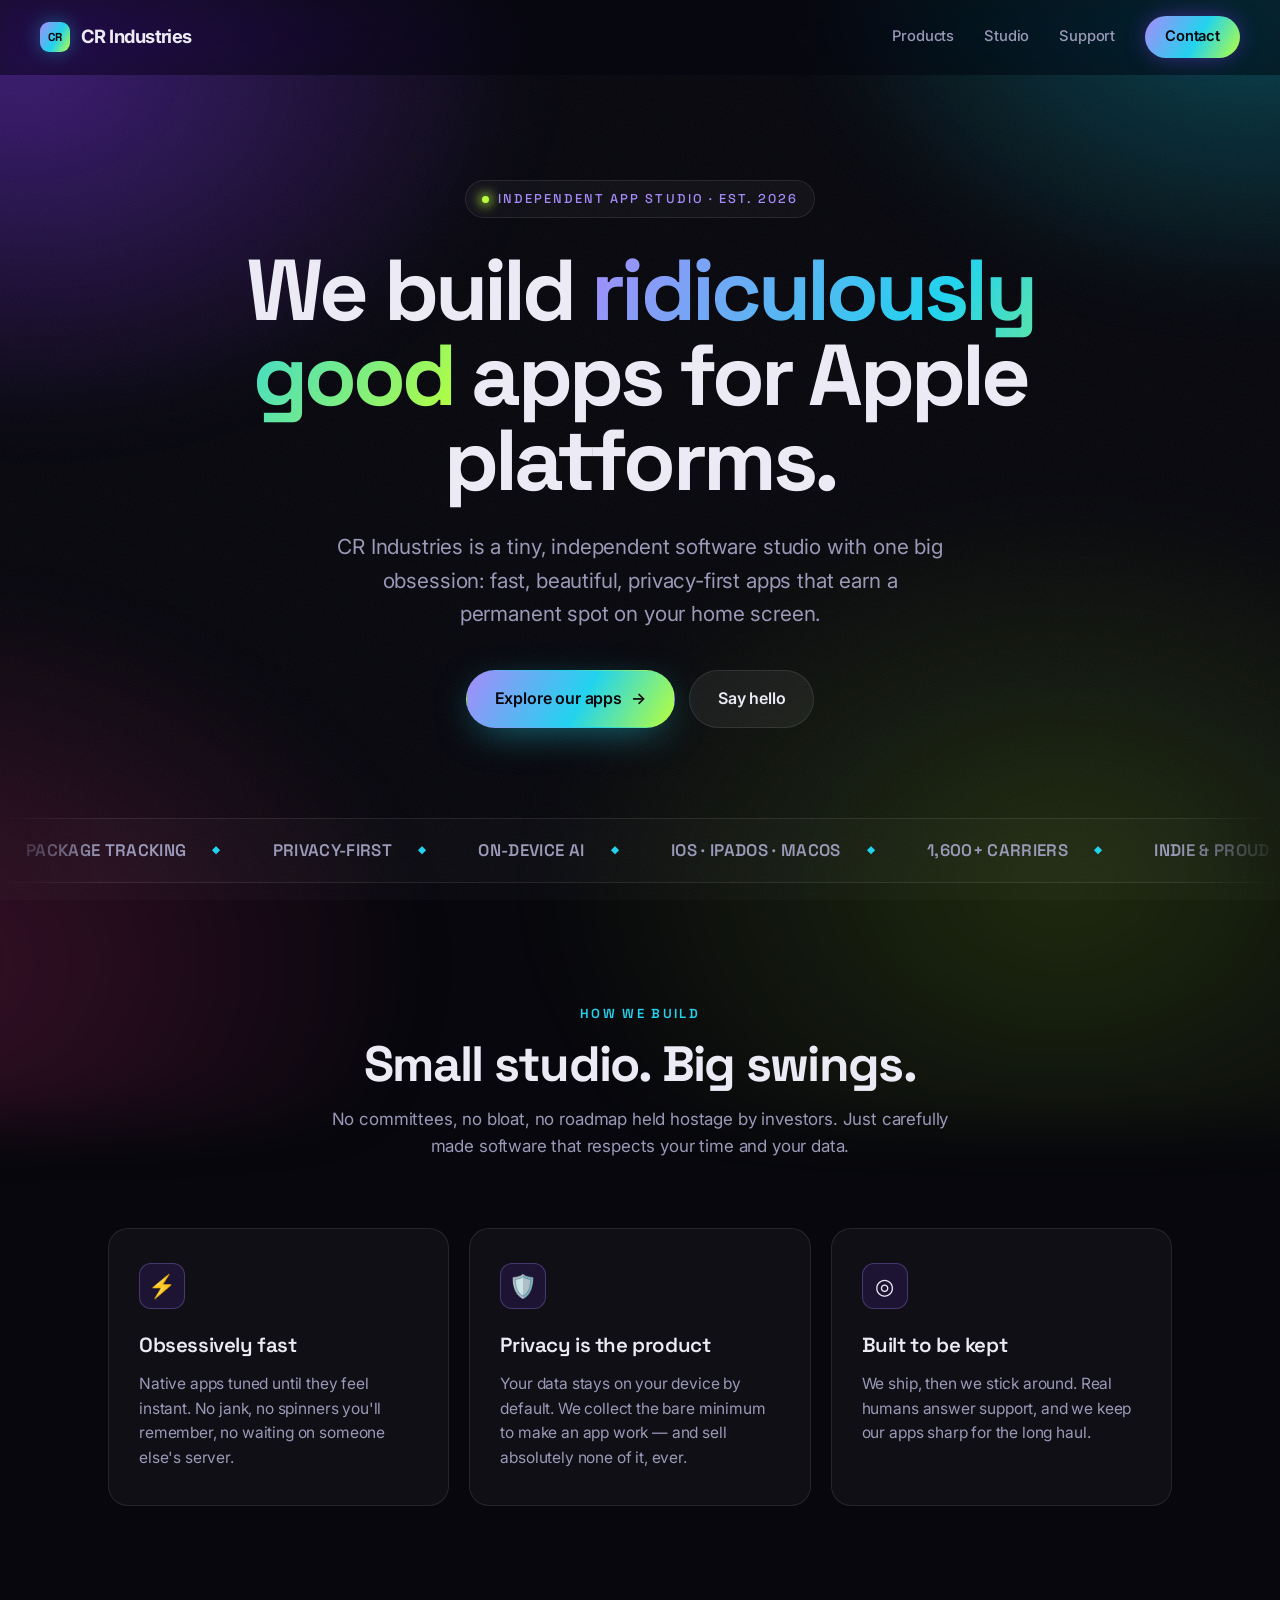
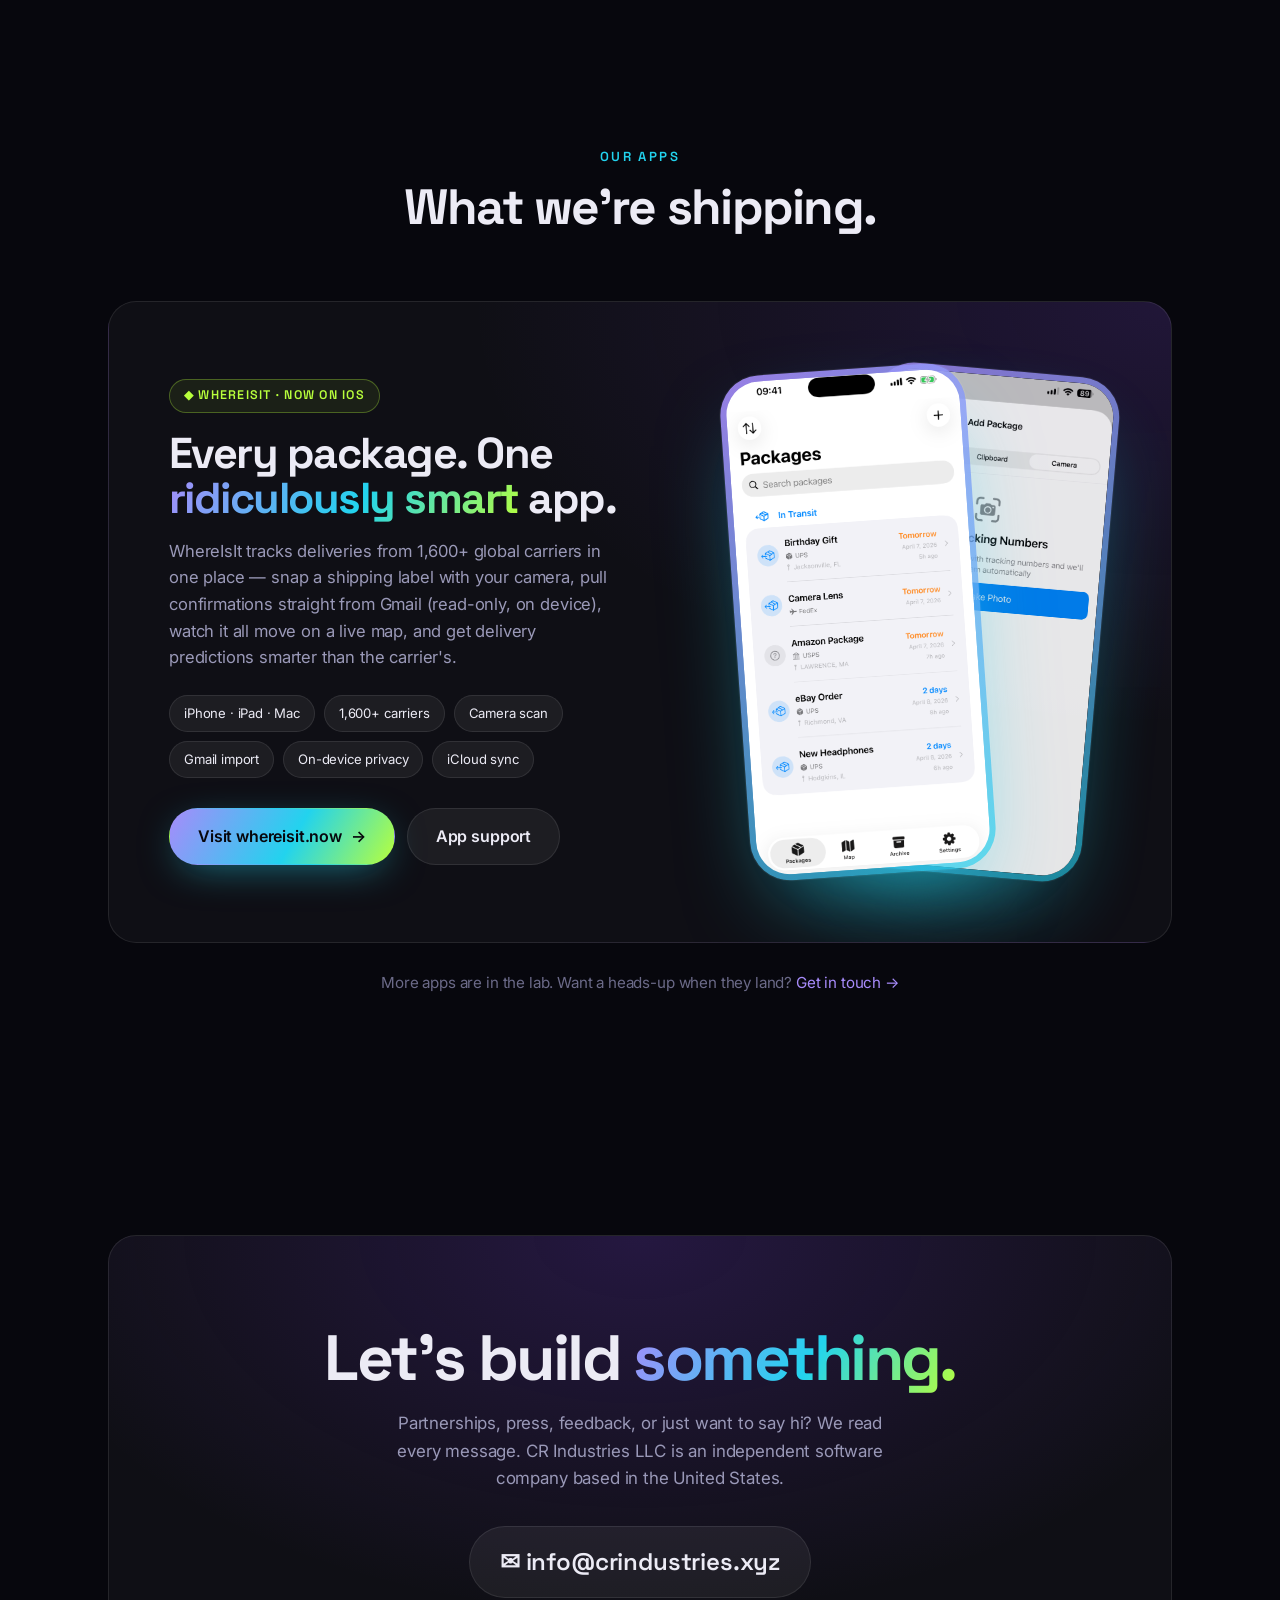
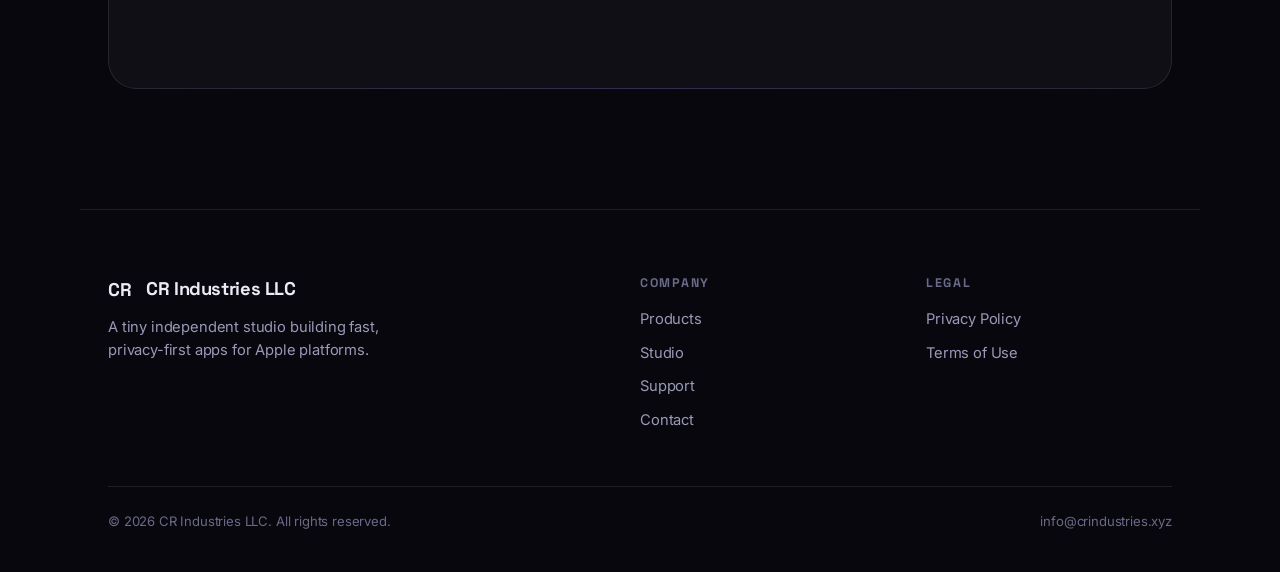
==== commit 59065de2: "Remove the stats band from the home page Those were WhereIsIt product figures; too product-specific " ====
--- a/index.html
+++ b/index.html
@@ -74,16 +74,6 @@
         </div>
     </section>
 
-    <!-- Stats -->
-    <section class="section wrap" style="padding-top:0;">
-        <div class="stats reveal">
-            <div class="stat"><div class="num grad-text">1,600+</div><div class="lbl">Carriers supported</div></div>
-            <div class="stat"><div class="num grad-text">3</div><div class="lbl">Apple platforms</div></div>
-            <div class="stat"><div class="num grad-text">0</div><div class="lbl">Ads &amp; trackers</div></div>
-            <div class="stat"><div class="num grad-text">100%</div><div class="lbl">On-device by default</div></div>
-        </div>
-    </section>
-
     <!-- Products -->
     <section class="section wrap" id="products">
         <div class="section-head reveal">
